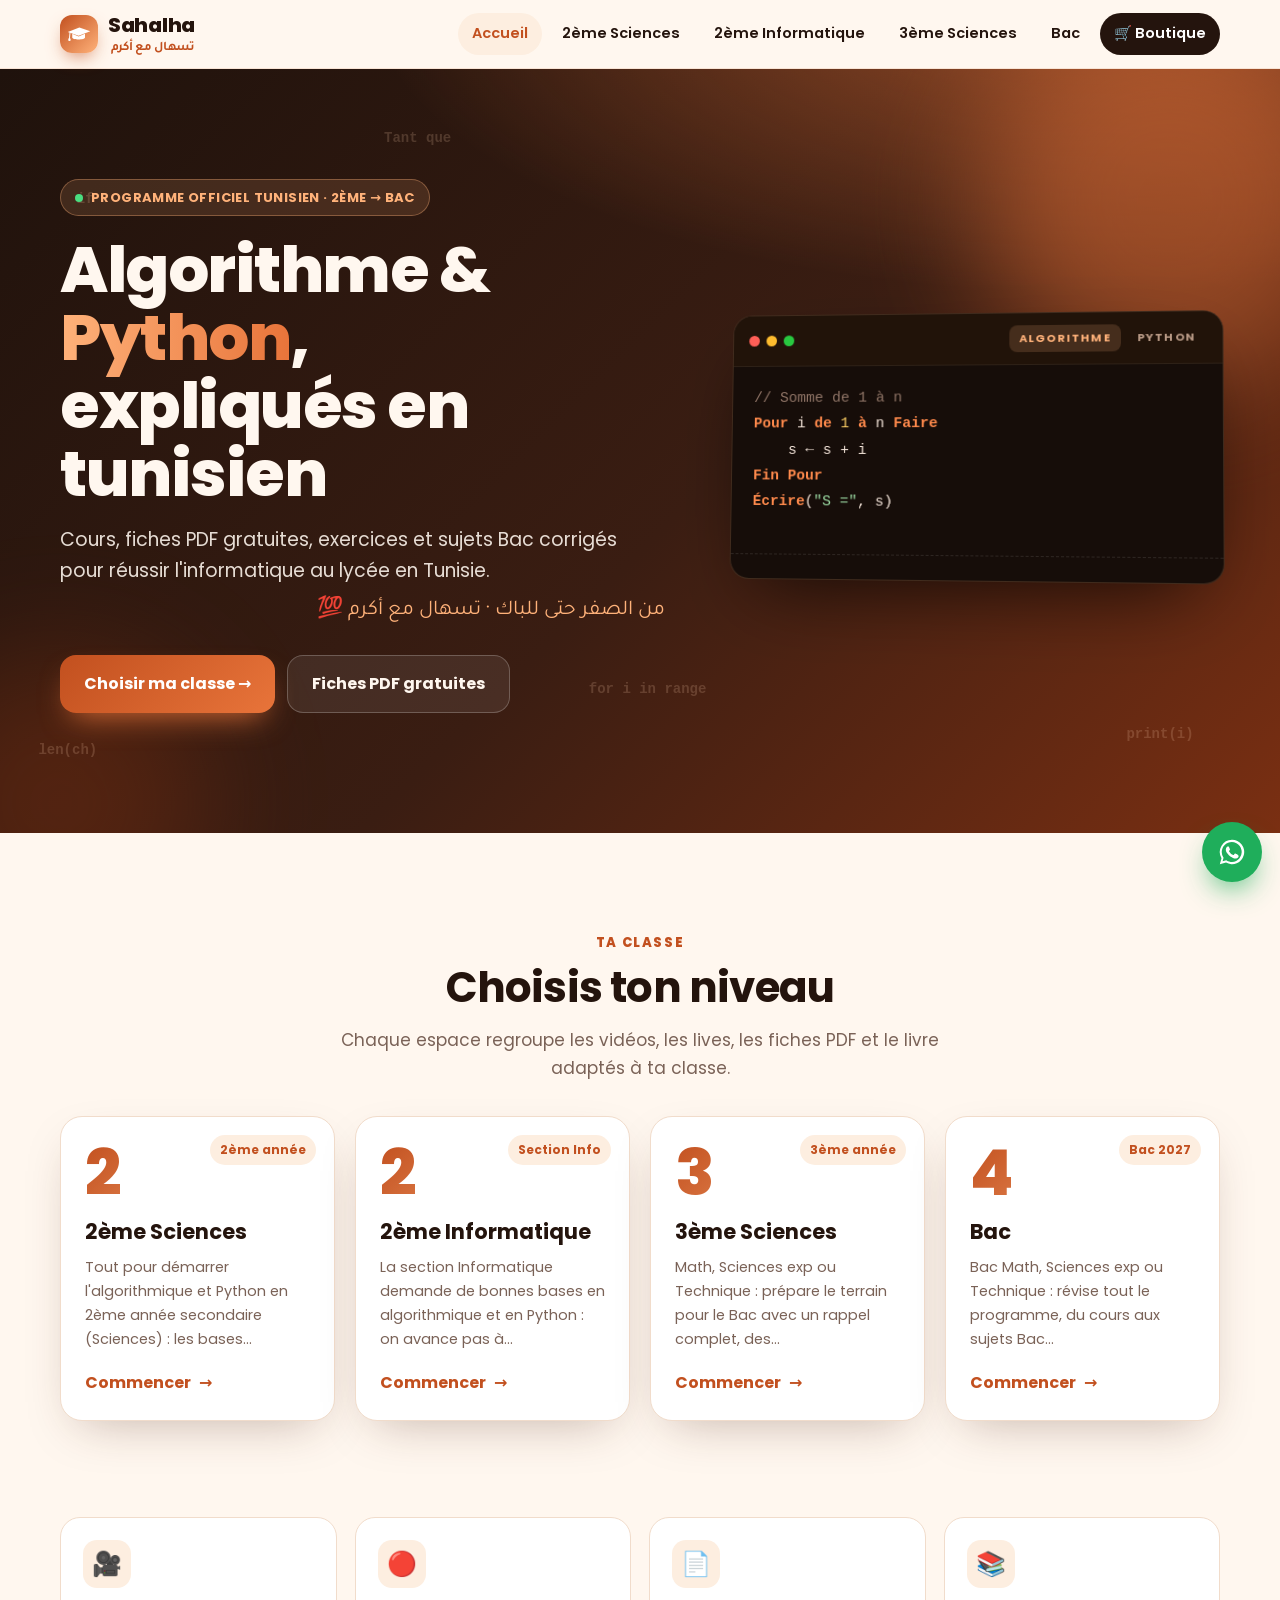
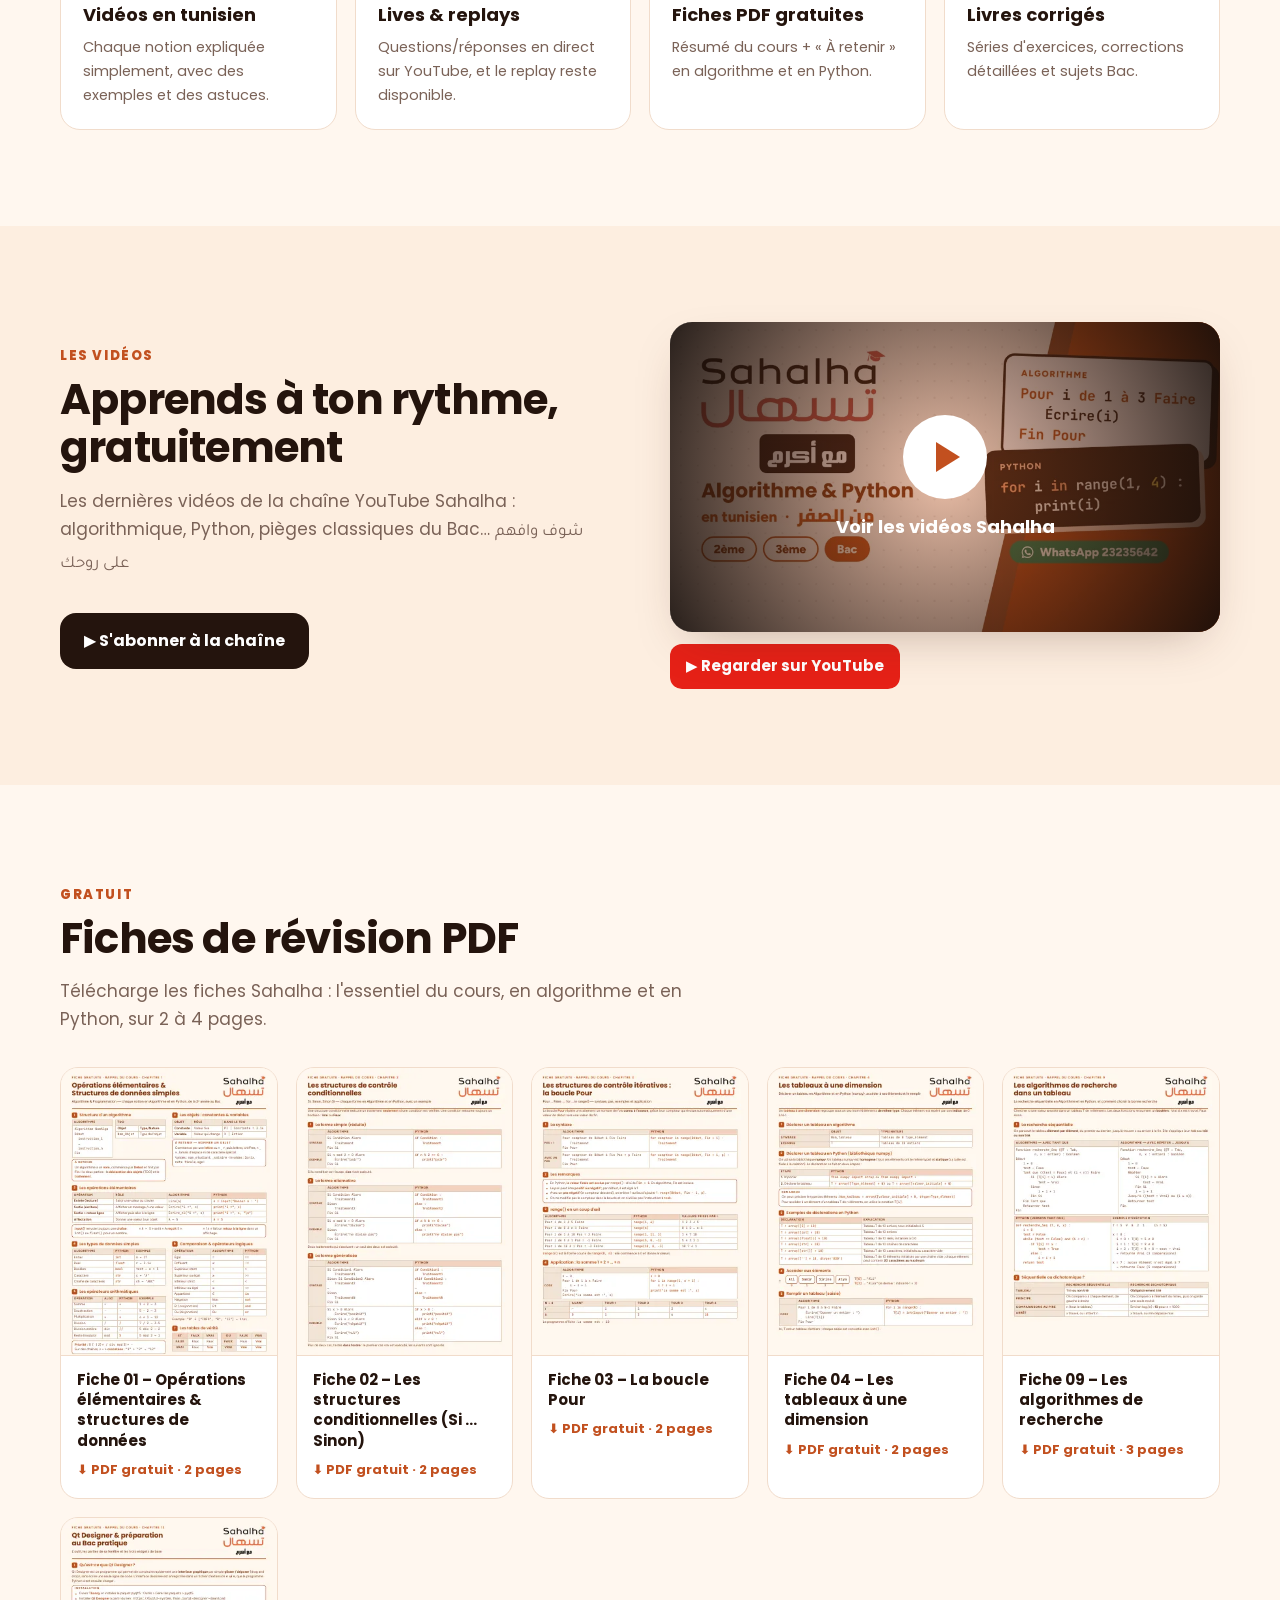
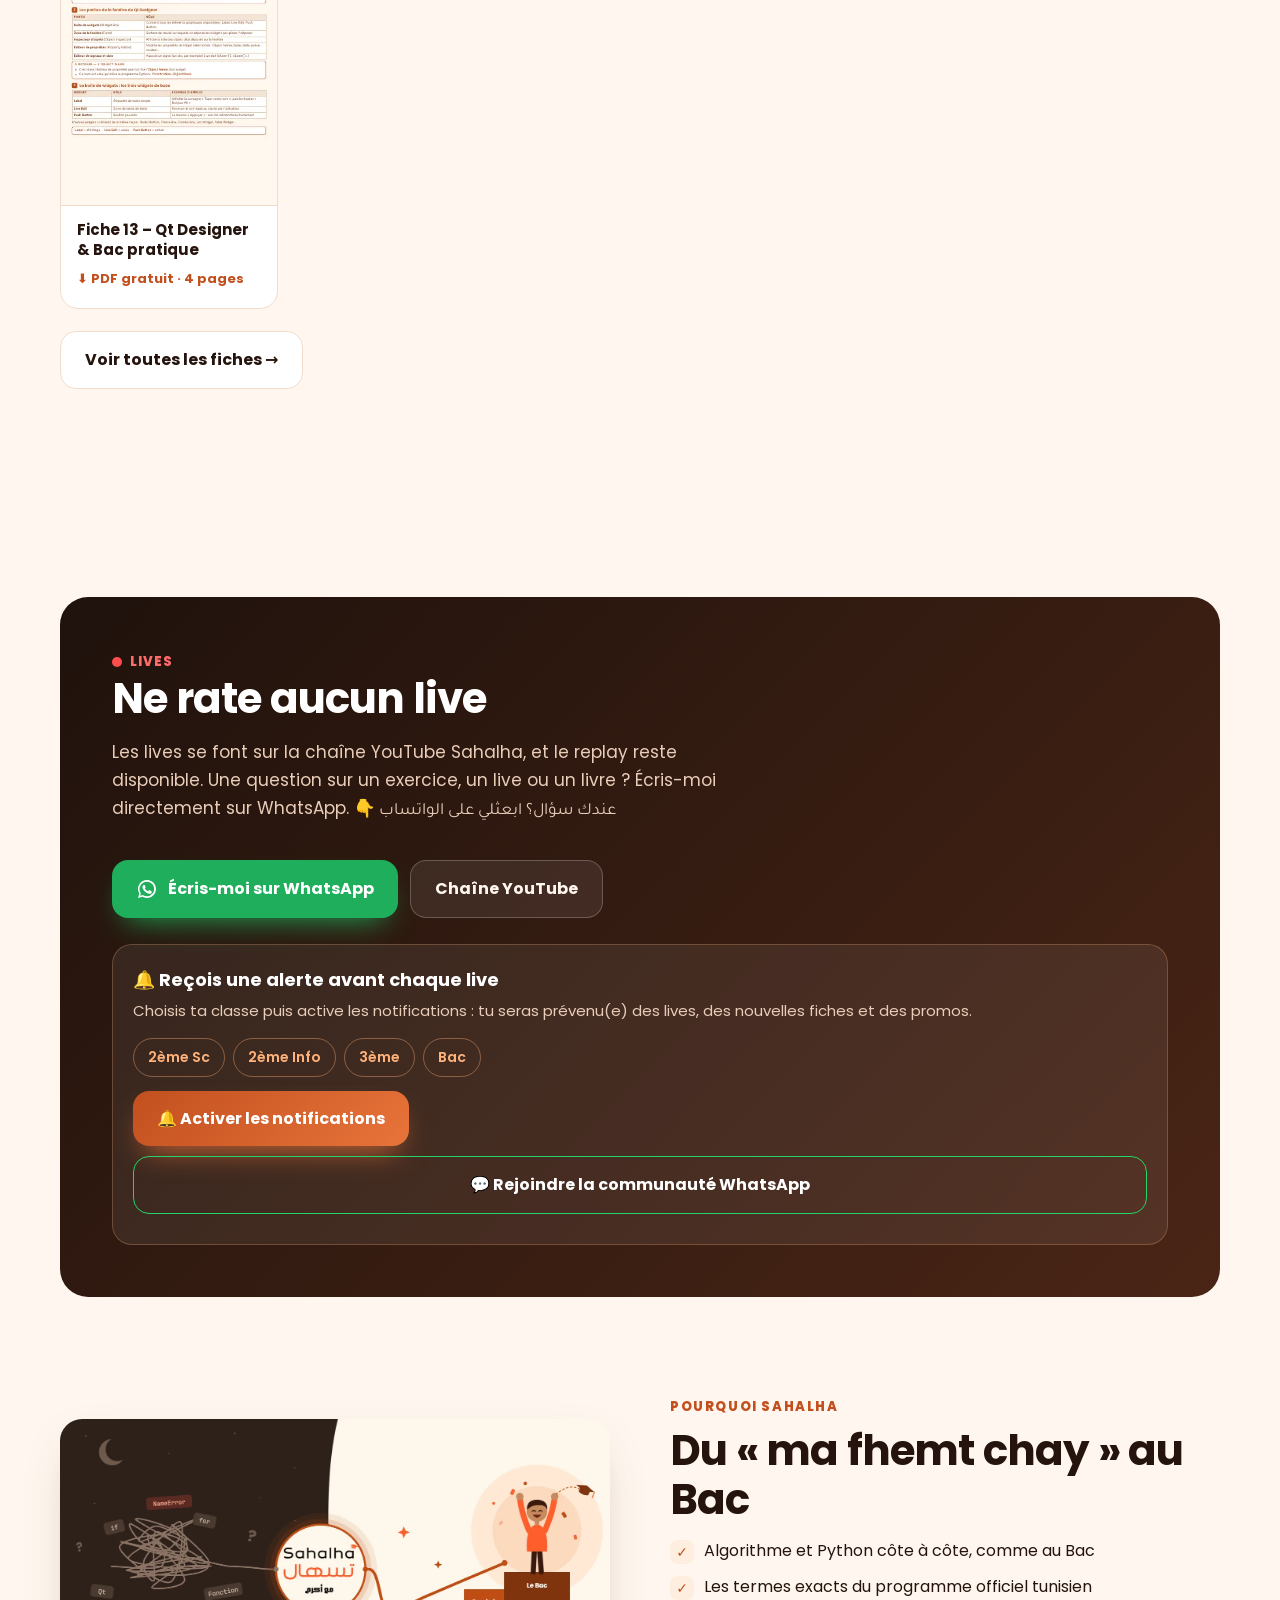
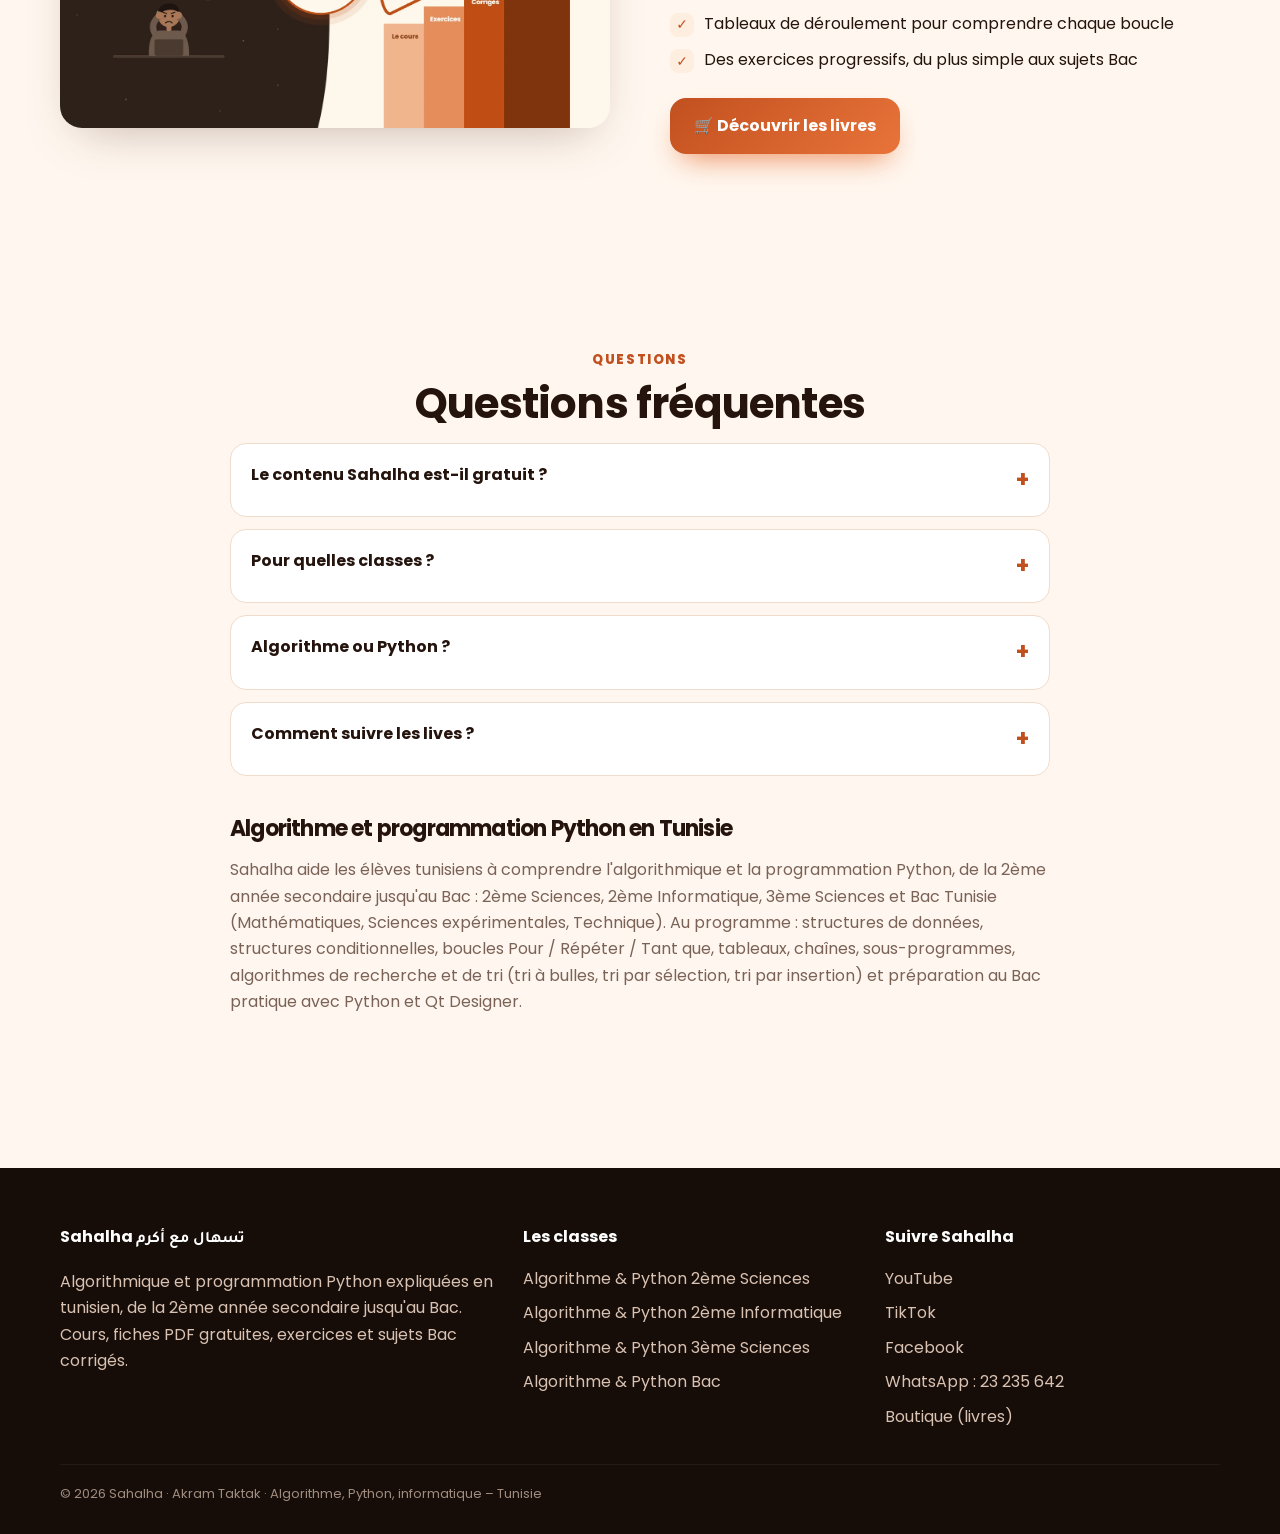
==== index.html @ ec814b3c "Site regénéré automatiquement" ====
<!DOCTYPE html>
<html lang="fr">
<head>
<meta charset="utf-8">
<meta name="viewport" content="width=device-width, initial-scale=1, viewport-fit=cover">
<title>Sahalha – Algorithme &amp; Programmation Python | Bac Tunisie, 2ème et 3ème</title>
<meta name="description" content="Algorithmique et programmation Python expliquées en tunisien, de la 2ème année secondaire au Bac Tunisie : vidéos, lives, fiches PDF gratuites, exercices et sujets Bac corrigés. تسهال مع أكرم">
<meta name="keywords" content="algorithme, python, programmation, informatique tunisie, bac tunisie, bac informatique, algorithmique bac, cours python tunisie, exercices corrigés algorithme, sujets bac corrigés, 2ème sciences, 3ème sciences, tunisie">
<meta name="author" content="Akram Taktak – Sahalha">
<meta name="robots" content="index, follow, max-image-preview:large">
<link rel="canonical" href="https://akramtaktak-sahalha.github.io/">
<meta name="theme-color" content="#c2501f">
<meta property="og:type" content="website">
<meta property="og:locale" content="fr_TN">
<meta property="og:site_name" content="Sahalha – تسهال مع أكرم">
<meta property="og:title" content="Sahalha – Algorithme &amp; Programmation Python | Bac Tunisie, 2ème et 3ème">
<meta property="og:description" content="Algorithmique et programmation Python expliquées en tunisien, de la 2ème année secondaire au Bac Tunisie : vidéos, lives, fiches PDF gratuites, exercices et sujets Bac corrigés. تسهال مع أكرم">
<meta property="og:url" content="https://akramtaktak-sahalha.github.io/">
<meta property="og:image" content="https://akramtaktak-sahalha.github.io/img/og-sahalha.jpg">
<meta name="twitter:card" content="summary_large_image">
<link rel="icon" href="data:image/svg+xml,<svg xmlns='http://www.w3.org/2000/svg' viewBox='0 0 100 100'><rect width='100' height='100' rx='24' fill='%23c2501f'/><g transform='translate(14 24) scale(1.15)' fill='white'><path d='M2 15 33 3l29 10-31 12z'/><path d='M14 20v10c0 7 34 7 34 0V20l-17 7z'/><path d='M8 17.5 6.5 33' stroke='white' stroke-width='2.6'/><rect x='3.5' y='32' width='6' height='7' rx='2'/></g></svg>">
<link rel="preconnect" href="https://fonts.googleapis.com"><link rel="preconnect" href="https://fonts.gstatic.com" crossorigin>
<link href="https://fonts.googleapis.com/css2?family=Poppins:wght@400;600;700;800&family=Tajawal:wght@500;700&display=swap" rel="stylesheet">
<link rel="stylesheet" href="/assets/style.css?v=ba045135">
<link rel="manifest" href="/manifest.webmanifest">
<link rel="apple-touch-icon" href="/img/apple-touch-icon.png">
<meta name="apple-mobile-web-app-capable" content="yes">
<meta name="mobile-web-app-capable" content="yes">
<meta name="apple-mobile-web-app-title" content="Sahalha">
<meta name="apple-mobile-web-app-status-bar-style" content="default">
<script type="application/ld+json">{"@context": "https://schema.org", "@graph": [{"@type": "EducationalOrganization", "name": "Sahalha – تسهال مع أكرم", "url": "https://akramtaktak-sahalha.github.io/", "logo": "https://akramtaktak-sahalha.github.io/img/og-sahalha.jpg", "description": "Cours d'algorithmique et de programmation Python pour les élèves tunisiens, de la 2ème année secondaire au Bac.", "areaServed": "TN", "founder": {"@type": "Person", "name": "Akram Taktak"}, "sameAs": ["https://www.youtube.com/@Sahalha_Teshel", "https://www.tiktok.com/@sahalha.teshal.akram", "https://www.facebook.com/sahalha.teshal.akram"]}, {"@type": "WebSite", "name": "Sahalha", "url": "https://akramtaktak-sahalha.github.io/", "inLanguage": "fr-TN"}, {"@type": "FAQPage", "mainEntity": [{"@type": "Question", "name": "Le contenu Sahalha est-il gratuit ?", "acceptedAnswer": {"@type": "Answer", "text": "Oui : les vidéos, les lives et les fiches de révision PDF sont gratuits. Seuls les livres (PDF ou imprimés) sont payants, sur la boutique Sahalha."}}, {"@type": "Question", "name": "Pour quelles classes ?", "acceptedAnswer": {"@type": "Answer", "text": "2ème Sciences, 2ème Informatique, 3ème Sciences et Bac (Math, Sciences expérimentales, Technique), selon le programme officiel tunisien d'Algorithmique et Programmation."}}, {"@type": "Question", "name": "Algorithme ou Python ?", "acceptedAnswer": {"@type": "Answer", "text": "Les deux : chaque notion est expliquée en algorithme puis traduite en Python, côte à côte, comme demandé au Bac."}}, {"@type": "Question", "name": "Comment suivre les lives ?", "acceptedAnswer": {"@type": "Answer", "text": "Les lives se font sur YouTube : abonne-toi à la chaîne et active la cloche 🔔. Pour toute question, écris-moi directement sur WhatsApp (23 235 642)."}}]}]}</script>
<script>!function(f,b,e,v,n,t,s){if(f.fbq)return;n=f.fbq=function(){n.callMethod?n.callMethod.apply(n,arguments):n.queue.push(arguments)};if(!f._fbq)f._fbq=n;n.push=n;n.loaded=!0;n.version='2.0';n.queue=[];t=b.createElement(e);t.async=!0;t.src=v;s=b.getElementsByTagName(e)[0];s.parentNode.insertBefore(t,s)}(window,document,'script','https://connect.facebook.net/en_US/fbevents.js');fbq('init','1085747067843707');fbq('track','PageView');</script><script>!function(w,d,t){w.TiktokAnalyticsObject=t;var ttq=w[t]=w[t]||[];ttq.methods=["page","track","identify","instances","debug","on","off","once","ready","alias","group","enableCookie","disableCookie"];ttq.setAndDefer=function(t,e){t[e]=function(){t.push([e].concat(Array.prototype.slice.call(arguments,0)))}};for(var i=0;i<ttq.methods.length;i++)ttq.setAndDefer(ttq,ttq.methods[i]);ttq.instance=function(t){for(var e=ttq._i[t]||[],n=0;n<ttq.methods.length;n++)ttq.setAndDefer(e,ttq.methods[n]);return e};ttq.load=function(e,n){var i="https://analytics.tiktok.com/i18n/pixel/events.js";ttq._i=ttq._i||{};ttq._i[e]=[];ttq._i[e]._u=i;ttq._t=ttq._t||{};ttq._t[e]=+new Date;ttq._o=ttq._o||{};ttq._o[e]=n||{};var o=d.createElement("script");o.type="text/javascript";o.async=!0;o.src=i+"?sdkid="+e+"&lib="+t;var a=d.getElementsByTagName("script")[0];a.parentNode.insertBefore(o,a)};ttq.load('DBQRJAJC77UFHI4PL7N0');ttq.page();}(window,document,'ttq');</script>
<script src="https://cdn.onesignal.com/sdks/web/v16/OneSignalSDK.page.js" defer></script>
<script>window.OneSignalDeferred=window.OneSignalDeferred||[];OneSignalDeferred.push(async function(OneSignal){await OneSignal.init({appId:"786ddca5-4470-4993-8717-a3594fc52366",safari_web_id:"web.onesignal.auto.5ecc7e9f-2540-4c26-bcd6-80ea5ac40604",serviceWorkerPath:"sw.js",serviceWorkerParam:{scope:"/"}});window.__os=OneSignal;document.dispatchEvent(new Event("os-ready"));});</script>
</head>
<body>
<a class="skip" href="#main">Aller au contenu</a><header class="nav"><div class="wrap">
<a class="brand" href="/" aria-label="Sahalha – accueil"><span class="logo"><svg viewBox="0 0 64 44" width="24" height="17" aria-hidden="true" fill="#fff"><path d="M2 15 33 3l29 10-31 12z"/><path d="M14 20v10c0 7 34 7 34 0V20l-17 7z"/><path d="M8 17.5 6.5 33" stroke="#fff" stroke-width="2.6" stroke-linecap="round"/><rect x="3.5" y="32" width="6" height="7" rx="2"/></svg></span><span>Sahalha<small class="ar">تسهال مع أكرم</small></span></a>
<nav class="links" aria-label="Menu"><a href="/" aria-current=page>Accueil</a><a href="/algorithme-python-2eme-sciences/">2ème Sciences</a><a href="/algorithme-python-2eme-informatique/">2ème Informatique</a><a href="/algorithme-python-3eme-sciences/">3ème Sciences</a><a href="/bac-algorithme-python-tunisie/">Bac</a><a class="install" href="#" hidden>📲 Installer l'app</a><a class="cta" href="https://sahalha-teshel.converty.shop" target="_blank" rel="noopener">🛒 Boutique</a></nav>
<button class="burger" aria-label="Ouvrir le menu" aria-expanded="false"><span></span></button>
</div></header>
<main id="main">
<section class="hero"><div class="hero-blob b1"></div><div class="hero-blob b2"></div>
<span class="tok" style="left:6%;top:16%">if</span><span class="tok" style="left:46%;top:80%;animation-delay:-3s">for i in range</span><span class="tok" style="left:30%;top:8%;animation-delay:-6s">Tant que</span><span class="tok" style="left:88%;top:86%;animation-delay:-2s">print(i)</span><span class="tok" style="left:3%;top:88%;animation-delay:-7s">len(ch)</span>
<div class="wrap">
<div class="reveal in">
<span class="pill"><i></i> Programme officiel tunisien · 2ème → Bac</span>
<h1>Algorithme &amp; <em>Python</em>,<br>expliqués en tunisien</h1>
<p class="lead">Cours, fiches PDF gratuites, exercices et sujets Bac corrigés pour réussir l'informatique au lycée en Tunisie.</p>
<span class="ar">من الصفر حتى للباك · تسهال مع أكرم 💯</span>
<div class="btns"><a class="btn btn-main" href="#classes">Choisir ma classe →</a><a class="btn btn-ghost" href="#fiches">Fiches PDF gratuites</a></div>
</div>
<div class="reveal in d2"><div class="code" aria-hidden="true"><div class="bar"><span></span><span></span><span></span><div class="tabs"><b class="on">ALGORITHME</b><b>PYTHON</b></div></div><pre id="code"></pre><div class="out" id="out"></div></div></div>
</div></section>

<section id="classes"><div class="wrap">
<div class="center reveal"><span class="eyebrow">Ta classe</span><h2>Choisis ton niveau</h2><p class="sub">Chaque espace regroupe les vidéos, les lives, les fiches PDF et le livre adaptés à ta classe.</p></div>
<div class="classes"><a class="cls reveal d0" href="/algorithme-python-2eme-sciences/"><span class="tag">2ème année</span><span class="num">2</span><h3>2ème Sciences</h3><p>Tout pour démarrer l&#x27;algorithmique et Python en 2ème année secondaire (Sciences) : les bases…</p><span class="go">Commencer <span>→</span></span></a><a class="cls reveal d1" href="/algorithme-python-2eme-informatique/"><span class="tag">Section Info</span><span class="num">2</span><h3>2ème Informatique</h3><p>La section Informatique demande de bonnes bases en algorithmique et en Python : on avance pas à…</p><span class="go">Commencer <span>→</span></span></a><a class="cls reveal d2" href="/algorithme-python-3eme-sciences/"><span class="tag">3ème année</span><span class="num">3</span><h3>3ème Sciences</h3><p>Math, Sciences exp ou Technique : prépare le terrain pour le Bac avec un rappel complet, des…</p><span class="go">Commencer <span>→</span></span></a><a class="cls reveal d3" href="/bac-algorithme-python-tunisie/"><span class="tag">Bac 2027</span><span class="num">4</span><h3>Bac</h3><p>Bac Math, Sciences exp ou Technique : révise tout le programme, du cours aux sujets Bac…</p><span class="go">Commencer <span>→</span></span></a></div>
</div></section>

<section style="padding-top:0"><div class="wrap"><div class="feats">
<div class="feat reveal"><div class="ic">🎥</div><h3>Vidéos en tunisien</h3><p>Chaque notion expliquée simplement, avec des exemples et des astuces.</p></div>
<div class="feat reveal d1"><div class="ic">🔴</div><h3>Lives & replays</h3><p>Questions/réponses en direct sur YouTube, et le replay reste disponible.</p></div>
<div class="feat reveal d2"><div class="ic">📄</div><h3>Fiches PDF gratuites</h3><p>Résumé du cours + « À retenir » en algorithme et en Python.</p></div>
<div class="feat reveal d3"><div class="ic">📚</div><h3>Livres corrigés</h3><p>Séries d'exercices, corrections détaillées et sujets Bac.</p></div>
</div></div></section>

<section style="background:var(--cream2)"><div class="wrap split">
<div class="reveal"><span class="eyebrow">Les vidéos</span><h2>Apprends à ton rythme, gratuitement</h2><p class="sub">Les dernières vidéos de la chaîne YouTube Sahalha : algorithmique, Python, pièges classiques du Bac… <span class="ar">شوف وافهم على روحك</span></p><a class="btn btn-dark" href="https://www.youtube.com/@Sahalha_Teshel" target="_blank" rel="noopener">▶ S'abonner à la chaîne</a></div>
<div class="video-wrap reveal"><div class="video"><button data-list="UUbSJk9ZAAfwo3VrJnnkOuQg" aria-label="Lancer les vidéos Sahalha"><div><div class="play"></div>Voir les vidéos Sahalha</div></button></div><a class="yt-out" href="https://www.youtube.com/@Sahalha_Teshel/videos" target="_blank" rel="noopener">▶ Regarder sur YouTube</a><p class="inapp-tip" hidden>📱 Tu es dans TikTok / Instagram / Facebook : appuie sur <b>⋯</b> en haut puis <b>« Ouvrir dans le navigateur »</b> pour voir les vidéos ici, ou clique sur « Regarder sur YouTube ».</p></div>
</div></section>

<section id="fiches"><div class="wrap">
<div class="reveal"><span class="eyebrow">Gratuit</span><h2>Fiches de révision PDF</h2><p class="sub">Télécharge les fiches Sahalha : l'essentiel du cours, en algorithme et en Python, sur 2 à 4 pages.</p></div>
<div class="fiches"><a class="fiche reveal d0" href="/pdf/fiche-01-operations-elementaires-structures-de-donnees.pdf" target="_blank" rel="noopener" download><div class="th"><img src="/img/fiches/fiche-01-operations-elementaires-structures-de-donnees.webp" alt="Fiche 01 – Opérations élémentaires &amp; structures de données – PDF gratuit Sahalha" loading="lazy" width="331" height="468"></div><div class="meta"><b>Fiche 01 – Opérations élémentaires &amp; structures de données</b><span>⬇ PDF gratuit · 2 pages</span></div></a><a class="fiche reveal d1" href="/pdf/fiche-02-structures-conditionnelles-si-sinon.pdf" target="_blank" rel="noopener" download><div class="th"><img src="/img/fiches/fiche-02-structures-conditionnelles-si-sinon.webp" alt="Fiche 02 – Les structures conditionnelles (Si … Sinon) – PDF gratuit Sahalha" loading="lazy" width="331" height="468"></div><div class="meta"><b>Fiche 02 – Les structures conditionnelles (Si … Sinon)</b><span>⬇ PDF gratuit · 2 pages</span></div></a><a class="fiche reveal d2" href="/pdf/fiche-03-boucle-pour.pdf" target="_blank" rel="noopener" download><div class="th"><img src="/img/fiches/fiche-03-boucle-pour.webp" alt="Fiche 03 – La boucle Pour – PDF gratuit Sahalha" loading="lazy" width="331" height="468"></div><div class="meta"><b>Fiche 03 – La boucle Pour</b><span>⬇ PDF gratuit · 2 pages</span></div></a><a class="fiche reveal d3" href="/pdf/fiche-04-tableaux.pdf" target="_blank" rel="noopener" download><div class="th"><img src="/img/fiches/fiche-04-tableaux.webp" alt="Fiche 04 – Les tableaux à une dimension – PDF gratuit Sahalha" loading="lazy" width="331" height="468"></div><div class="meta"><b>Fiche 04 – Les tableaux à une dimension</b><span>⬇ PDF gratuit · 2 pages</span></div></a><a class="fiche reveal d0" href="/pdf/fiche-09-algorithmes-de-recherche.pdf" target="_blank" rel="noopener" download><div class="th"><img src="/img/fiches/fiche-09-algorithmes-de-recherche.webp" alt="Fiche 09 – Les algorithmes de recherche – PDF gratuit Sahalha" loading="lazy" width="331" height="468"></div><div class="meta"><b>Fiche 09 – Les algorithmes de recherche</b><span>⬇ PDF gratuit · 3 pages</span></div></a><a class="fiche reveal d1" href="/pdf/fiche-13-qt-designer-bac-pratique.pdf" target="_blank" rel="noopener" download><div class="th"><img src="/img/fiches/fiche-13-qt-designer-bac-pratique.webp" alt="Fiche 13 – Qt Designer &amp; Bac pratique – PDF gratuit Sahalha" loading="lazy" width="331" height="468"></div><div class="meta"><b>Fiche 13 – Qt Designer &amp; Bac pratique</b><span>⬇ PDF gratuit · 4 pages</span></div></a></div>
<p style="margin-top:22px"><a class="btn btn-light" href="/bac-algorithme-python-tunisie/#fiches">Voir toutes les fiches →</a></p>
</div></section>

<section><div class="wrap"><div class="live reveal">
<span class="dot"><i></i> Lives</span><h2>Ne rate aucun live</h2><p class="sub">Les lives se font sur la chaîne YouTube Sahalha, et le replay reste disponible. Une question sur un exercice, un live ou un livre ? Écris-moi directement sur WhatsApp. <span class="ar">عندك سؤال؟ ابعثلي على الواتساب 👇</span></p>
<div class="btns"><a class="btn btn-wa" href="https://wa.me/21623235642" target="_blank" rel="noopener"><svg width=22 height=22 style="fill:#fff" viewBox="0 0 32 32" aria-hidden="true"><path d="M16 3a13 13 0 0 0-11.2 19.6L3 29l6.6-1.7A13 13 0 1 0 16 3zm0 23.6c-2 0-4-.6-5.7-1.6l-.4-.2-3.9 1 1-3.8-.3-.4A10.6 10.6 0 1 1 16 26.6zm5.8-7.9c-.3-.2-1.9-.9-2.2-1-.3-.1-.5-.2-.7.2-.2.3-.8 1-1 1.2-.2.2-.4.2-.7.1a8.7 8.7 0 0 1-4.3-3.8c-.3-.6.3-.5.9-1.7.1-.2 0-.4 0-.6l-1-2.4c-.3-.6-.5-.5-.7-.5h-.6c-.2 0-.6.1-.9.4-.3.3-1.2 1.2-1.2 2.9s1.2 3.3 1.4 3.6c.2.2 2.4 3.6 5.8 5 2.1.9 3 1 4 .8.7-.1 1.9-.8 2.2-1.5.3-.8.3-1.4.2-1.5-.1-.2-.3-.2-.6-.4z"/></svg> Écris-moi sur WhatsApp</a><a class="btn btn-ghost" href="https://www.youtube.com/@Sahalha_Teshel" target="_blank" rel="noopener">Chaîne YouTube</a></div>
<div class="notif" data-cls=""><b>🔔 Reçois une alerte avant chaque live</b><p>Choisis ta classe puis active les notifications : tu seras prévenu(e) des lives, des nouvelles fiches et des promos.</p>
<div class="chips"><button type="button" data-v="2sc">2ème Sc</button><button type="button" data-v="2info">2ème Info</button><button type="button" data-v="3sc">3ème</button><button type="button" data-v="bac">Bac</button></div>
<button type="button" class="btn btn-main notif-go">🔔 Activer les notifications</button><a class="btn btn-wa notif-wa" href="https://chat.whatsapp.com/HFkKLOljykmEAK5NuE3Ppn" target="_blank" rel="noopener">💬 Rejoindre la communauté WhatsApp</a><small class="notif-msg"></small></div>
</div></div></section>

<section style="padding-top:0"><div class="wrap split">
<img class="banner-img reveal" src="/img/sahalha-algorithme-python-tunisie.webp" alt="Sahalha : de la confusion au Bac – cours, exercices et corrigés d'algorithme et Python en Tunisie" width="1400" height="787" loading="lazy">
<div class="reveal d1"><span class="eyebrow">Pourquoi Sahalha</span><h2>Du « ma fhemt chay » au Bac</h2><ul class="checks"><li>Algorithme et Python côte à côte, comme au Bac</li><li>Les termes exacts du programme officiel tunisien</li><li>Tableaux de déroulement pour comprendre chaque boucle</li><li>Des exercices progressifs, du plus simple aux sujets Bac</li></ul><a class="btn btn-main" href="https://sahalha-teshel.converty.shop" target="_blank" rel="noopener">🛒 Découvrir les livres</a></div>
</div></section>

<section class="faq"><div class="wrap" style="max-width:820px">
<div class="center reveal"><span class="eyebrow">Questions</span><h2>Questions fréquentes</h2></div>
<details class="reveal"><summary>Le contenu Sahalha est-il gratuit ?</summary><p>Oui : les vidéos, les lives et les fiches de révision PDF sont gratuits. Seuls les livres (PDF ou imprimés) sont payants, sur la boutique Sahalha.</p></details><details class="reveal"><summary>Pour quelles classes ?</summary><p>2ème Sciences, 2ème Informatique, 3ème Sciences et Bac (Math, Sciences expérimentales, Technique), selon le programme officiel tunisien d&#x27;Algorithmique et Programmation.</p></details><details class="reveal"><summary>Algorithme ou Python ?</summary><p>Les deux : chaque notion est expliquée en algorithme puis traduite en Python, côte à côte, comme demandé au Bac.</p></details><details class="reveal"><summary>Comment suivre les lives ?</summary><p>Les lives se font sur YouTube : abonne-toi à la chaîne et active la cloche 🔔. Pour toute question, écris-moi directement sur WhatsApp (23 235 642).</p></details>
<h2 style="font-size:22px;margin-top:40px" class="reveal">Algorithme et programmation Python en Tunisie</h2>
<p class="reveal" style="color:var(--muted)">Sahalha aide les élèves tunisiens à comprendre l'algorithmique et la programmation Python, de la 2ème année secondaire jusqu'au Bac : 2ème Sciences, 2ème Informatique, 3ème Sciences et Bac Tunisie (Mathématiques, Sciences expérimentales, Technique). Au programme : structures de données, structures conditionnelles, boucles Pour / Répéter / Tant que, tableaux, chaînes, sous-programmes, algorithmes de recherche et de tri (tri à bulles, tri par sélection, tri par insertion) et préparation au Bac pratique avec Python et Qt Designer.</p>
</div></section>
</main><footer><div class="wrap"><div class="cols">
<div><h4>Sahalha <span class="ar">تسهال مع أكرم</span></h4><p>Algorithmique et programmation Python expliquées en tunisien, de la 2ème année secondaire jusqu'au Bac. Cours, fiches PDF gratuites, exercices et sujets Bac corrigés.</p></div>
<div><h4>Les classes</h4><a href="/algorithme-python-2eme-sciences/">Algorithme & Python 2ème Sciences</a><a href="/algorithme-python-2eme-informatique/">Algorithme & Python 2ème Informatique</a><a href="/algorithme-python-3eme-sciences/">Algorithme & Python 3ème Sciences</a><a href="/bac-algorithme-python-tunisie/">Algorithme & Python Bac</a></div>
<div><h4>Suivre Sahalha</h4><a href="https://www.youtube.com/@Sahalha_Teshel" target="_blank" rel="noopener">YouTube</a><a href="https://www.tiktok.com/@sahalha.teshal.akram" target="_blank" rel="noopener">TikTok</a><a href="https://www.facebook.com/sahalha.teshal.akram" target="_blank" rel="noopener">Facebook</a><a href="https://wa.me/21623235642" target="_blank" rel="noopener">WhatsApp : 23 235 642</a><a href="https://sahalha-teshel.converty.shop" target="_blank" rel="noopener">Boutique (livres)</a></div>
</div><div class="copy">© 2026 Sahalha · Akram Taktak · Algorithme, Python, informatique – Tunisie</div></div></footer>
<div class="sheet" id="sheet" hidden><div class="sheet-in"><button class="x" aria-label="Fermer">×</button><div class="logo big"><svg viewBox="0 0 64 44" width="26" height="18" aria-hidden="true" fill="#fff"><path d="M2 15 33 3l29 10-31 12z"/><path d="M14 20v10c0 7 34 7 34 0V20l-17 7z"/><path d="M8 17.5 6.5 33" stroke="#fff" stroke-width="2.6" stroke-linecap="round"/><rect x="3.5" y="32" width="6" height="7" rx="2"/></svg></div><b>Installe l'app Sahalha</b><p id="sheet-txt"></p><button class="btn btn-main" id="sheet-go">📲 Installer</button></div></div>
<a class="fab" href="https://wa.me/21623235642" target="_blank" rel="noopener" aria-label="Écrire sur WhatsApp"><svg viewBox="0 0 32 32" aria-hidden="true"><path d="M16 3a13 13 0 0 0-11.2 19.6L3 29l6.6-1.7A13 13 0 1 0 16 3zm0 23.6c-2 0-4-.6-5.7-1.6l-.4-.2-3.9 1 1-3.8-.3-.4A10.6 10.6 0 1 1 16 26.6zm5.8-7.9c-.3-.2-1.9-.9-2.2-1-.3-.1-.5-.2-.7.2-.2.3-.8 1-1 1.2-.2.2-.4.2-.7.1a8.7 8.7 0 0 1-4.3-3.8c-.3-.6.3-.5.9-1.7.1-.2 0-.4 0-.6l-1-2.4c-.3-.6-.5-.5-.7-.5h-.6c-.2 0-.6.1-.9.4-.3.3-1.2 1.2-1.2 2.9s1.2 3.3 1.4 3.6c.2.2 2.4 3.6 5.8 5 2.1.9 3 1 4 .8.7-.1 1.9-.8 2.2-1.5.3-.8.3-1.4.2-1.5-.1-.2-.3-.2-.6-.4z"/></svg></a>
<script src="/assets/app.js?v=2816c3ae" defer></script>
</body></html>
---- assets/style.css ----
:root{
  --ink:#24140d;--ink2:#3a2016;--brown:#4a2516;--orange:#c2501f;--orange2:#e8743a;--peach:#ffb27a;
  --cream:#fff7ef;--cream2:#fdeee0;--muted:#7a6257;--card:#ffffff;--line:#f1dccb;
  --radius:22px;--shadow:0 18px 50px -20px rgba(74,37,22,.35);
  --font:'Poppins',system-ui,-apple-system,Segoe UI,Roboto,sans-serif;--ar:'Tajawal','Poppins',sans-serif;
}
*{box-sizing:border-box}
html{scroll-behavior:smooth}
body{margin:0;font-family:var(--font);color:var(--ink);background:var(--cream);line-height:1.65;-webkit-font-smoothing:antialiased;overflow-x:hidden}
img{max-width:100%;height:auto;display:block}
a{color:inherit}
.ar{font-family:var(--ar);direction:rtl;unicode-bidi:isolate}
.wrap{width:min(1160px,92vw);margin:0 auto}
.skip{position:absolute;left:-999px}.skip:focus{left:12px;top:12px;z-index:99;background:#fff;padding:8px 12px;border-radius:8px}

/* NAV */
.nav{position:sticky;top:0;z-index:50;backdrop-filter:saturate(1.4) blur(14px);-webkit-backdrop-filter:saturate(1.4) blur(14px);background:rgba(255,247,239,.82);border-bottom:1px solid rgba(194,80,31,.12)}
.nav .wrap{display:flex;align-items:center;justify-content:space-between;height:68px;gap:16px}
.brand{display:flex;align-items:center;gap:10px;text-decoration:none;font-weight:800;font-size:20px;letter-spacing:-.3px}
.brand .logo{width:38px;height:38px;border-radius:12px;display:grid;place-items:center;background:linear-gradient(135deg,var(--orange),var(--peach));color:#fff;font-size:20px;box-shadow:0 8px 20px -8px var(--orange)}
.brand small{display:block;font-family:var(--ar);font-weight:700;font-size:13px;color:var(--orange);margin-top:-4px}
.links{display:flex;gap:6px;align-items:center}
.links a{text-decoration:none;font-weight:600;font-size:14.5px;padding:9px 14px;border-radius:999px;transition:.25s}
.links a:hover,.links a[aria-current=page]{background:var(--cream2);color:var(--orange)}
.links .cta{background:var(--ink);color:#fff}.links .cta:hover{background:var(--orange);color:#fff}
.burger{display:none;width:44px;height:44px;border:0;border-radius:12px;background:var(--cream2);cursor:pointer;position:relative}
.burger span,.burger span:before,.burger span:after{position:absolute;left:12px;width:20px;height:2px;background:var(--ink);border-radius:2px;transition:.3s;content:""}
.burger span{top:21px}.burger span:before{top:-6px;left:0}.burger span:after{top:6px;left:0}
.nav.open .burger span{background:transparent}.nav.open .burger span:before{top:0;transform:rotate(45deg)}.nav.open .burger span:after{top:0;transform:rotate(-45deg)}
@media(max-width:900px){
  .burger{display:block}
  .links{position:fixed;inset:68px 0 auto 0;flex-direction:column;align-items:stretch;background:var(--cream);padding:14px 4vw 22px;gap:4px;border-bottom:1px solid var(--line);transform:translateY(-12px);opacity:0;pointer-events:none;transition:.3s}
  .nav.open .links{transform:none;opacity:1;pointer-events:auto}
  .links a{padding:14px 16px;font-size:16px}
}

/* HERO */
.hero{position:relative;overflow:hidden;background:radial-gradient(1200px 500px at 85% -10%,rgba(232,116,58,.55),transparent 60%),linear-gradient(135deg,#1f120c 0%,#3a1d12 55%,#7a2f12 100%);color:var(--cream);padding:clamp(56px,9vw,110px) 0 clamp(70px,10vw,120px)}
.hero .wrap{display:grid;grid-template-columns:1.1fr .9fr;gap:clamp(28px,5vw,60px);align-items:center;position:relative;z-index:2}
.hero h1{font-size:clamp(34px,5.6vw,64px);line-height:1.06;margin:0 0 16px;font-weight:800;letter-spacing:-1.5px}
.hero h1 em{font-style:normal;background:linear-gradient(90deg,var(--peach),var(--orange2));-webkit-background-clip:text;background-clip:text;color:transparent}
.hero p.lead{font-size:clamp(16px,1.6vw,19px);opacity:.88;max-width:560px;margin:0 0 8px}
.hero .ar{font-size:clamp(17px,1.8vw,21px);color:var(--peach);margin:6px 0 26px;display:block;text-align:start}
.pill{display:inline-flex;align-items:center;gap:8px;font-size:13px;font-weight:700;letter-spacing:.4px;text-transform:uppercase;background:rgba(255,178,122,.14);color:var(--peach);border:1px solid rgba(255,178,122,.35);padding:7px 14px;border-radius:999px;margin-bottom:20px}
.pill i{width:8px;height:8px;border-radius:50%;background:#4ade80;box-shadow:0 0 0 0 rgba(74,222,128,.7);animation:ping 1.8s infinite}
@keyframes ping{70%{box-shadow:0 0 0 10px rgba(74,222,128,0)}100%{box-shadow:0 0 0 0 rgba(74,222,128,0)}}
.btns{display:flex;flex-wrap:wrap;gap:12px}
.btn{border:0;font-family:var(--font);cursor:pointer;display:inline-flex;align-items:center;gap:10px;text-decoration:none;font-weight:700;font-size:16px;padding:15px 24px;border-radius:16px;transition:transform .25s,box-shadow .25s,background .25s;will-change:transform}
.btn:hover{transform:translateY(-3px)}
.btn-main{background:linear-gradient(135deg,var(--orange),var(--orange2));color:#fff;box-shadow:0 14px 30px -12px rgba(232,116,58,.9)}
.btn-ghost{background:rgba(255,255,255,.08);color:var(--cream);border:1px solid rgba(255,255,255,.22)}
.btn-ghost:hover{background:rgba(255,255,255,.16)}
.btn-wa{background:#1fae5b;color:#fff;box-shadow:0 14px 30px -14px #1fae5b}
.btn-dark{background:var(--ink);color:#fff}
.btn-light{background:#fff;color:var(--ink);border:1px solid var(--line)}
.hero-blob{position:absolute;border-radius:50%;filter:blur(60px);opacity:.45;animation:drift 14s ease-in-out infinite alternate}
.hero-blob.b1{width:380px;height:380px;background:#e8743a;right:-80px;top:-60px}
.hero-blob.b2{width:300px;height:300px;background:#7a2f12;left:-90px;bottom:-120px;animation-delay:-5s}
@keyframes drift{to{transform:translate(-40px,30px) scale(1.12)}}
.tok{position:absolute;font:600 14px ui-monospace,Menlo,Consolas,monospace;color:#ffd2b0;opacity:.18;animation:float 10s ease-in-out infinite;pointer-events:none;z-index:1}
@keyframes float{50%{transform:translateY(-22px) rotate(4deg)}}

/* code card */
.code{background:#160d09;border:1px solid rgba(255,178,122,.18);border-radius:20px;box-shadow:0 30px 80px -30px rgba(0,0,0,.8);overflow:hidden;transform:perspective(1200px) rotateY(-6deg) rotateX(3deg);transition:transform .6s}
.code:hover{transform:none}
.code .bar{display:flex;align-items:center;gap:7px;padding:12px 16px;background:#211309;border-bottom:1px solid rgba(255,255,255,.06)}
.code .bar span{width:11px;height:11px;border-radius:50%;background:#ff5f57}.code .bar span:nth-child(2){background:#febc2e}.code .bar span:nth-child(3){background:#28c840}
.code .tabs{margin-left:auto;display:flex;gap:6px}
.code .tabs b{font:700 11px var(--font);letter-spacing:1.2px;padding:5px 10px;border-radius:8px;color:#b99a86;transition:.3s}
.code .tabs b.on{background:rgba(255,178,122,.16);color:var(--peach)}
.code pre{margin:0;padding:20px 22px 26px;font:15px/1.75 ui-monospace,Menlo,Consolas,monospace;color:#f6e7dc;min-height:190px;white-space:pre-wrap}
.k{color:#ff8a4c;font-weight:700}.s{color:#9fe0a7}.n{color:#ffd166}.c{color:#8f7466}
.cur{display:inline-block;width:9px;height:18px;vertical-align:-3px;background:var(--peach);animation:blink 1s steps(1) infinite}
@keyframes blink{50%{opacity:0}}
.code .out{border-top:1px dashed rgba(255,255,255,.1);padding:12px 22px;font:13px ui-monospace,monospace;color:#b99a86}
.code .out b{color:#9fe0a7}

/* SECTIONS */
section{padding:clamp(56px,8vw,96px) 0}
.eyebrow{display:inline-block;font-weight:800;font-size:13px;letter-spacing:1.6px;text-transform:uppercase;color:var(--orange);margin-bottom:10px}
h2{font-size:clamp(28px,3.6vw,42px);line-height:1.15;margin:0 0 14px;letter-spacing:-.8px}
.sub{color:var(--muted);font-size:17px;max-width:640px;margin:0 0 34px}
.center{text-align:center}.center .sub{margin-left:auto;margin-right:auto}

/* class cards */
.classes{display:grid;grid-template-columns:repeat(4,1fr);gap:20px}
@media(max-width:1000px){.classes{grid-template-columns:repeat(2,1fr)}}
@media(max-width:560px){.classes{grid-template-columns:1fr}}
.cls{position:relative;display:flex;flex-direction:column;text-decoration:none;background:var(--card);border-radius:var(--radius);padding:24px;border:1px solid var(--line);box-shadow:var(--shadow);transition:transform .35s cubic-bezier(.2,.8,.2,1),box-shadow .35s;overflow:hidden}
.cls:hover{transform:translateY(-8px);box-shadow:0 30px 60px -24px rgba(194,80,31,.55)}
.cls .num{font-size:64px;font-weight:800;line-height:1;background:linear-gradient(135deg,var(--orange),var(--peach));-webkit-background-clip:text;background-clip:text;color:transparent}
.cls h3{margin:10px 0 6px;font-size:21px}
.cls p{margin:0 0 18px;color:var(--muted);font-size:14.5px}
.cls .go{margin-top:auto;display:inline-flex;align-items:center;gap:8px;font-weight:700;color:var(--orange)}
.cls .go span{transition:transform .3s}.cls:hover .go span{transform:translateX(6px)}
.cls .tag{position:absolute;top:18px;right:18px;font-size:12px;font-weight:700;background:var(--cream2);color:var(--orange);padding:5px 10px;border-radius:999px}

/* features */
.feats{display:grid;grid-template-columns:repeat(4,1fr);gap:18px}
@media(max-width:1000px){.feats{grid-template-columns:repeat(2,1fr)}}
@media(max-width:520px){.feats{grid-template-columns:1fr}}
.feat{background:var(--card);border:1px solid var(--line);border-radius:20px;padding:22px}
.feat .ic{width:48px;height:48px;border-radius:14px;display:grid;place-items:center;font-size:24px;background:var(--cream2);margin-bottom:12px}
.feat h3{margin:0 0 6px;font-size:18px}.feat p{margin:0;color:var(--muted);font-size:14.5px}

/* split */
.split{display:grid;grid-template-columns:1fr 1fr;gap:clamp(26px,5vw,60px);align-items:center}
@media(max-width:860px){.split{grid-template-columns:1fr}}
.banner-img{border-radius:var(--radius);box-shadow:var(--shadow)}

/* video */
.video{position:relative;aspect-ratio:16/9;border-radius:var(--radius);overflow:hidden;box-shadow:var(--shadow);background:#160d09}
.video iframe{position:absolute;inset:0;width:100%;height:100%;border:0}
.video button{position:absolute;inset:0;width:100%;border:0;cursor:pointer;background:radial-gradient(circle at 50% 50%,rgba(194,80,31,.35),rgba(22,13,9,.92)),url(../img/sahalha-cover.webp) center/cover;color:#fff;font:700 18px var(--font);display:grid;place-items:center}
.video button .play{width:84px;height:84px;border-radius:50%;background:#fff;display:grid;place-items:center;box-shadow:0 0 0 0 rgba(255,255,255,.5);animation:pulse 2s infinite;margin:0 auto 14px}
.video button .play:after{content:"";border-left:24px solid var(--orange);border-top:15px solid transparent;border-bottom:15px solid transparent;margin-left:6px}
@keyframes pulse{70%{box-shadow:0 0 0 22px rgba(255,255,255,0)}100%{box-shadow:0 0 0 0 rgba(255,255,255,0)}}

/* live */
.live{background:linear-gradient(135deg,#1f120c,#4a2516);color:var(--cream);border-radius:28px;padding:clamp(28px,5vw,52px);position:relative;overflow:hidden}
.live h2{color:#fff}.live .sub{color:#e9cdb9}
.live .dot{display:inline-flex;align-items:center;gap:8px;font-weight:800;color:#ff6b6b;letter-spacing:1px;font-size:13px;text-transform:uppercase}
.live .dot i{width:10px;height:10px;border-radius:50%;background:#ff4d4d;animation:ping2 1.4s infinite}
@keyframes ping2{0%{box-shadow:0 0 0 0 rgba(255,77,77,.7)}70%{box-shadow:0 0 0 12px rgba(255,77,77,0)}100%{box-shadow:0 0 0 0 rgba(255,77,77,0)}}

/* fiches */
.fiches{display:grid;grid-template-columns:repeat(auto-fill,minmax(210px,1fr));gap:18px}
.fiche{background:var(--card);border:1px solid var(--line);border-radius:18px;overflow:hidden;text-decoration:none;display:flex;flex-direction:column;transition:transform .3s,box-shadow .3s}
.fiche:hover{transform:translateY(-6px);box-shadow:var(--shadow)}
.fiche .th{aspect-ratio:3/4;overflow:hidden;background:var(--cream2);border-bottom:1px solid var(--line)}
.fiche .th img{width:100%;height:100%;object-fit:cover;object-position:top;transition:transform .6s}
.fiche:hover .th img{transform:scale(1.05)}
.fiche .meta{padding:14px 16px 16px}
.fiche .meta b{display:block;font-size:15px;line-height:1.35}
.fiche .meta span{display:inline-flex;align-items:center;gap:6px;margin-top:8px;font-size:13px;font-weight:700;color:var(--orange)}

/* book */
.book{display:grid;grid-template-columns:.8fr 1.2fr;gap:clamp(26px,5vw,60px);align-items:center;background:var(--card);border:1px solid var(--line);border-radius:28px;padding:clamp(22px,4vw,46px);box-shadow:var(--shadow)}
@media(max-width:760px){.book{grid-template-columns:1fr}}
.book img{border-radius:16px;box-shadow:0 30px 60px -25px rgba(0,0,0,.55);transform:rotate(-3deg);transition:transform .5s}
.book img:hover{transform:rotate(0) scale(1.03)}
.checks{list-style:none;padding:0;margin:0 0 24px;display:grid;gap:10px}
.checks li{display:flex;gap:10px;align-items:flex-start}
.checks li:before{content:"✓";flex:none;width:24px;height:24px;border-radius:8px;background:var(--cream2);color:var(--orange);display:grid;place-items:center;font-weight:800;font-size:14px;margin-top:2px}

/* chapters */
.chaps{display:flex;flex-wrap:wrap;gap:10px}
.chaps span{background:var(--card);border:1px solid var(--line);padding:9px 14px;border-radius:999px;font-weight:600;font-size:14px}

/* faq */
.faq details{background:var(--card);border:1px solid var(--line);border-radius:16px;padding:4px 20px;margin-bottom:12px}
.faq summary{cursor:pointer;font-weight:700;padding:14px 0;list-style:none;display:flex;justify-content:space-between;gap:16px}
.faq summary::-webkit-details-marker{display:none}
.faq summary:after{content:"+";font-size:22px;color:var(--orange);transition:transform .3s}
.faq details[open] summary:after{transform:rotate(45deg)}
.faq details p{margin:0 0 16px;color:var(--muted)}

/* page hero (class pages) */
.phero{padding:clamp(46px,7vw,84px) 0 clamp(40px,6vw,70px)}
.phero .wrap{grid-template-columns:1.2fr .8fr}
.phero .cover{max-width:290px;width:100%;margin-left:auto;border-radius:18px;box-shadow:0 30px 70px -25px rgba(0,0,0,.8);transform:rotate(4deg);animation:bob 6s ease-in-out infinite}
@keyframes bob{50%{transform:rotate(2deg) translateY(-12px)}}
.crumbs{font-size:14px;opacity:.75;margin-bottom:14px}.crumbs a{text-decoration:none}.crumbs a:hover{text-decoration:underline}
@media(max-width:860px){
  .hero .wrap,.phero .wrap{grid-template-columns:1fr}
  .code{transform:none}
  .phero .cover{margin:10px auto 0;max-width:220px}
}

/* footer */
footer{background:#160d09;color:#d9c2b2;padding:56px 0 30px;margin-top:40px}
footer .cols{display:grid;grid-template-columns:1.3fr 1fr 1fr;gap:28px}
@media(max-width:760px){footer .cols{grid-template-columns:1fr}}
footer h4{color:#fff;margin:0 0 12px}
footer a{display:block;text-decoration:none;padding:4px 0;color:#d9c2b2}footer a:hover{color:var(--peach)}
footer .copy{border-top:1px solid rgba(255,255,255,.08);margin-top:30px;padding-top:18px;font-size:13px;opacity:.7}

/* floating whatsapp */
.fab{position:fixed;right:18px;bottom:18px;z-index:60;width:60px;height:60px;border-radius:50%;background:#1fae5b;display:grid;place-items:center;box-shadow:0 14px 30px -10px rgba(31,174,91,.9);transition:transform .3s}
.fab:hover{transform:scale(1.08)}
.fab svg{width:30px;height:30px;fill:#fff}

/* reveal */
.reveal{opacity:0;transform:translateY(28px);transition:opacity .8s cubic-bezier(.2,.8,.2,1),transform .8s cubic-bezier(.2,.8,.2,1)}
.reveal.in{opacity:1;transform:none}
.reveal.d1{transition-delay:.08s}.reveal.d2{transition-delay:.16s}.reveal.d3{transition-delay:.24s}
@media(prefers-reduced-motion:reduce){*{animation:none!important;transition:none!important}.reveal{opacity:1;transform:none}}

/* install app */
.links .install{background:var(--cream2);color:var(--orange)}
.sheet{position:fixed;inset:0;z-index:80;background:rgba(22,13,9,.55);display:flex;align-items:flex-end;justify-content:center;padding:16px}
.sheet[hidden]{display:none}
.sheet-in{position:relative;background:#fff;border-radius:24px;padding:26px 22px 22px;max-width:420px;width:100%;text-align:center;box-shadow:var(--shadow);animation:up .35s cubic-bezier(.2,.8,.2,1)}
@keyframes up{from{transform:translateY(40px);opacity:0}}
.sheet-in b{display:block;font-size:20px;margin:12px 0 6px}
.sheet-in p{color:var(--muted);margin:0 0 18px;font-size:15px}
.sheet-in .x{position:absolute;top:10px;right:12px;border:0;background:none;font-size:26px;color:var(--muted);cursor:pointer}
.logo.big{width:64px;height:64px;border-radius:18px;margin:0 auto;display:grid;place-items:center;background:linear-gradient(135deg,var(--orange),var(--peach))}
.logo.big svg{width:38px;height:27px}

/* notifications */
.notif{margin-top:26px;padding:20px;border-radius:20px;background:rgba(255,255,255,.07);border:1px solid rgba(255,178,122,.25)}
.notif b{display:block;font-size:18px;color:#fff;margin-bottom:4px}
.notif p{margin:0 0 14px;color:#e9cdb9;font-size:15px}
.notif .chips{display:flex;flex-wrap:wrap;gap:8px;margin-bottom:14px}
.notif .chips button{border:1px solid rgba(255,178,122,.4);background:transparent;color:var(--peach);font:600 14px var(--font);padding:8px 14px;border-radius:999px;cursor:pointer;transition:.2s}
.notif .chips button.on{background:var(--peach);color:var(--ink);border-color:var(--peach)}
.notif-msg{display:block;margin-top:10px;color:#ffd2b0;font-size:14px}

/* lien YouTube + astuce navigateur intégré */
.video-wrap{display:flex;flex-direction:column;gap:12px}
.yt-out{align-self:flex-start;display:inline-flex;align-items:center;gap:8px;text-decoration:none;font-weight:700;font-size:15px;color:#fff;background:#e62117;padding:10px 16px;border-radius:12px}
.yt-out:hover{background:#c4170f}
.inapp-tip{margin:0;font-size:14px;color:var(--muted);background:var(--cream2);border:1px solid var(--line);border-radius:12px;padding:10px 14px}
.inapp-tip[hidden]{display:none}

.fiche.exo{display:flex;flex-direction:column}.fiche.exo>a:first-child{color:inherit;text-decoration:none;display:block}.fiche.exo .corr{display:block;margin:0 12px 12px;padding:8px 10px;border-radius:10px;background:#e8f7ee;color:#137a3d;font-weight:700;text-align:center;text-decoration:none;font-size:.9em}

.apercu-sec{background:radial-gradient(ellipse at 50% 30%,#fff5ea 0,#f6e7d6 70%)}
.fb{--w:min(44vw,540px);display:flex;flex-direction:column;align-items:center;margin-top:26px}
.fb-stage{perspective:2200px;width:calc(var(--w)*2);height:calc(var(--w)*1.414);position:relative}
.fb-book{position:absolute;left:50%;top:0;width:var(--w);height:100%;transform-style:preserve-3d;transition:transform .6s}
.fb-book.closed{transform:translateX(-50%)}
.fb-book::before{content:"";position:absolute;left:-6px;top:2%;bottom:-2%;width:calc(var(--w)*2 + 12px);transform:translateX(calc(-1 * var(--w)));border-radius:8px;box-shadow:0 30px 60px -20px rgba(70,30,0,.45);opacity:0;transition:opacity .6s}
.fb-book:not(.closed)::before{opacity:1}
.leaf{position:absolute;inset:0;transform-origin:left center;transform-style:preserve-3d;transition:transform .9s cubic-bezier(.3,.7,.2,1);cursor:pointer}
.leaf.turned{transform:rotateY(-180deg)}
.face{position:absolute;inset:0;backface-visibility:hidden;-webkit-backface-visibility:hidden;background:#fffdf9;overflow:hidden;border-radius:0 6px 6px 0;box-shadow:inset 18px 0 24px -18px rgba(0,0,0,.25)}
.face.back{transform:rotateY(180deg);border-radius:6px 0 0 6px;box-shadow:inset -18px 0 24px -18px rgba(0,0,0,.25)}
.face img{width:100%;height:100%;object-fit:cover;display:block}
.leaf:first-child .face.front{border-radius:4px 10px 10px 4px;box-shadow:6px 10px 30px rgba(60,20,0,.35)}
.face.lock::after{content:"🔒 Contenu réservé";position:absolute;inset:0;display:flex;align-items:center;justify-content:center;background:rgba(40,18,6,.35);color:#fff;font-weight:800;font-size:1.05rem;text-shadow:0 2px 6px rgba(0,0,0,.5)}
.face.end{display:flex;flex-direction:column;align-items:center;justify-content:center;text-align:center;padding:24px;background:linear-gradient(160deg,#2b1206,#6b2a0c);color:#fff}
.face.end .big{font-size:3rem}.face.end h3{color:#fff;margin:.3em 0;font-size:1.3rem}.face.end p{opacity:.85;font-size:.95rem;margin:0 0 16px}
.face.blank{background:#f3e9dd}
.leaf:not(.turned):hover .face.front{filter:brightness(1.02)}
.fb-bar{display:flex;align-items:center;gap:12px;margin-top:22px;width:min(100%,560px)}
.fb-bar button{width:44px;height:44px;border-radius:50%;border:0;background:#fff;box-shadow:0 4px 14px rgba(60,30,0,.15);font-size:1.5rem;cursor:pointer;color:#c4501a;flex:none}
.fb-bar button:disabled{opacity:.35;cursor:default}
.fb-info{flex:1;text-align:center;font-size:.9rem;font-weight:600}
.fb-prog{position:relative;height:8px;background:#e6d5c4;border-radius:8px;margin-top:6px;overflow:hidden}
.fb-prog i{position:absolute;left:0;top:0;bottom:0;border-radius:8px}.fb-free{background:#f2b48d}.fb-pos{background:#e0612a;transition:width .5s}
.fb-hint{font-size:.85rem;opacity:.7;margin-top:10px;animation:fbh 1.6s ease-in-out infinite}
@keyframes fbh{50%{transform:translateX(6px)}}
.fb-peek .leaf:not(.turned):first-of-type{animation:peek 1.4s ease-in-out 2}
@keyframes peek{40%{transform:rotateY(-24deg)}}
@media(max-width:720px){.fb{--w:min(78vw,340px)}.fb-stage{width:var(--w)}.fb-book{left:0}.fb-book.closed{transform:none}.fb-book::before{display:none}.leaf.turned{transform:rotateY(-180deg) translateZ(1px);opacity:0;transition:transform .8s,opacity .2s .6s}}
.lb{position:fixed;inset:0;z-index:99;background:rgba(20,10,4,.94);overflow:auto;padding:56px 12px 24px;text-align:center}.lb[hidden]{display:none}
.lb img{display:block;margin:0 auto;width:min(100%,1000px);height:auto;border-radius:6px;box-shadow:0 10px 40px rgba(0,0,0,.5);background:#fff}.lb .lb-nav{z-index:2;position:fixed;top:50%;transform:translateY(-50%);width:48px;height:48px;border-radius:50%;background:rgba(255,255,255,.15)!important;font-size:2rem!important;line-height:1}.lb .lb-p{left:10px}.lb .lb-n{right:10px}.lb .lb-c{position:fixed;top:14px;left:50%;transform:translateX(-50%);color:#fff;font-weight:700;font-size:.9rem}.lb button{position:fixed;z-index:2;top:12px;right:16px;font-size:1.6rem;background:none;border:0;color:#fff;cursor:pointer}

.face:not(.lock):not(.end):not(.blank){cursor:zoom-in}
.btn-book{background:#2b1206;color:#fff!important;box-shadow:0 8px 20px -8px rgba(43,18,6,.6)}.btn-book:hover{background:#4a1f0a}
a.open-book img.cover{transition:transform .3s}a.open-book:hover img.cover{transform:rotate(-2deg) scale(1.02)}
.notif .notif-msg b{display:inline;font-size:inherit;margin:0;color:#fff}
.notif .notif-msg ol{margin:6px 0 8px;padding-left:20px}.notif .notif-msg li{margin:3px 0}
.notif .notif-msg small{display:block;margin-top:8px;opacity:.85}
.notif .copy-link{margin-top:8px;padding:9px 14px;border-radius:10px;border:1px solid #ffd2b0;background:transparent;color:#fff;font-weight:700;cursor:pointer}

.notif .notif-wa{display:flex;justify-content:center;text-align:center;margin-top:10px;background:transparent;border:1.5px solid #25d366;color:#fff!important;box-shadow:none}
.notif .notif-wa.main{background:#25d366;border-color:#25d366;font-size:1.05em;box-shadow:0 10px 24px -10px rgba(37,211,102,.7)}
.invite{position:fixed;inset:0;z-index:90;background:rgba(30,12,4,.55);display:flex;align-items:flex-end;justify-content:center;opacity:0;transition:opacity .3s}
.invite.on{opacity:1}.invite .inv-card{position:relative;width:min(100%,440px);background:linear-gradient(160deg,#3a170a,#6b2a0c);color:#fff;border-radius:22px 22px 0 0;padding:26px 22px 20px;text-align:center;transform:translateY(40px);transition:transform .35s}
.invite.on .inv-card{transform:none}@media(min-width:720px){.invite{align-items:center}.invite .inv-card{border-radius:22px}}
.invite .inv-ico{font-size:2.4rem;animation:ring 1.2s ease-in-out 2}@keyframes ring{20%{transform:rotate(-18deg)}40%{transform:rotate(14deg)}60%{transform:rotate(-8deg)}80%{transform:rotate(4deg)}}
.invite b{display:block;font-size:1.2rem;margin:6px 0}.invite p{opacity:.85;margin:0 0 16px;font-size:.95rem}
.invite .btn{display:flex;justify-content:center;width:100%;margin-top:10px;box-sizing:border-box}
.invite .inv-wa{background:#25d366;color:#fff!important}.invite .inv-push{background:transparent;border:1.5px solid #ffb98f;color:#fff}
.invite .inv-later{margin-top:12px;background:none;border:0;color:#ffd2b0;font-size:.9rem;cursor:pointer;text-decoration:underline}
.invite .x{position:absolute;top:10px;right:14px;background:none;border:0;color:#fff;font-size:1.3rem;cursor:pointer}
.notif.pulse{animation:npulse 1.2s ease-in-out 2}@keyframes npulse{50%{box-shadow:0 0 0 6px rgba(255,185,143,.6)}}
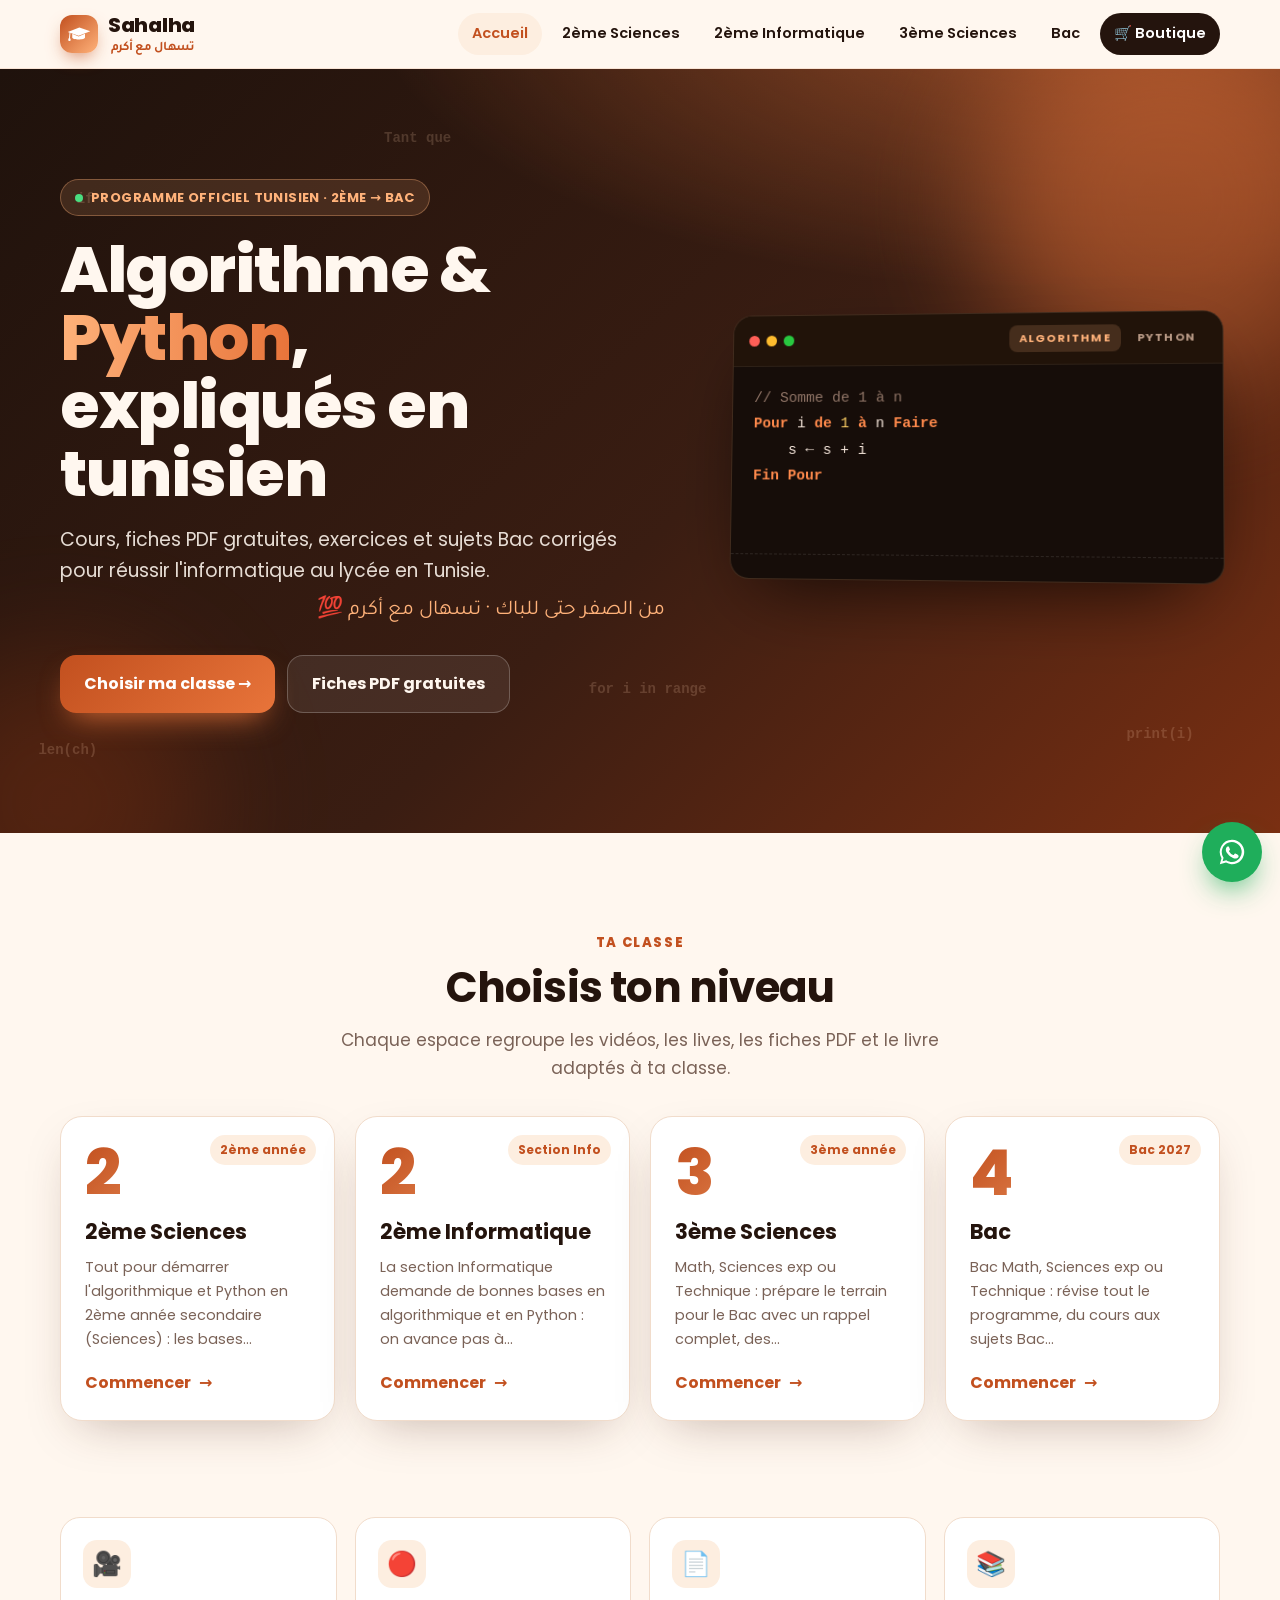
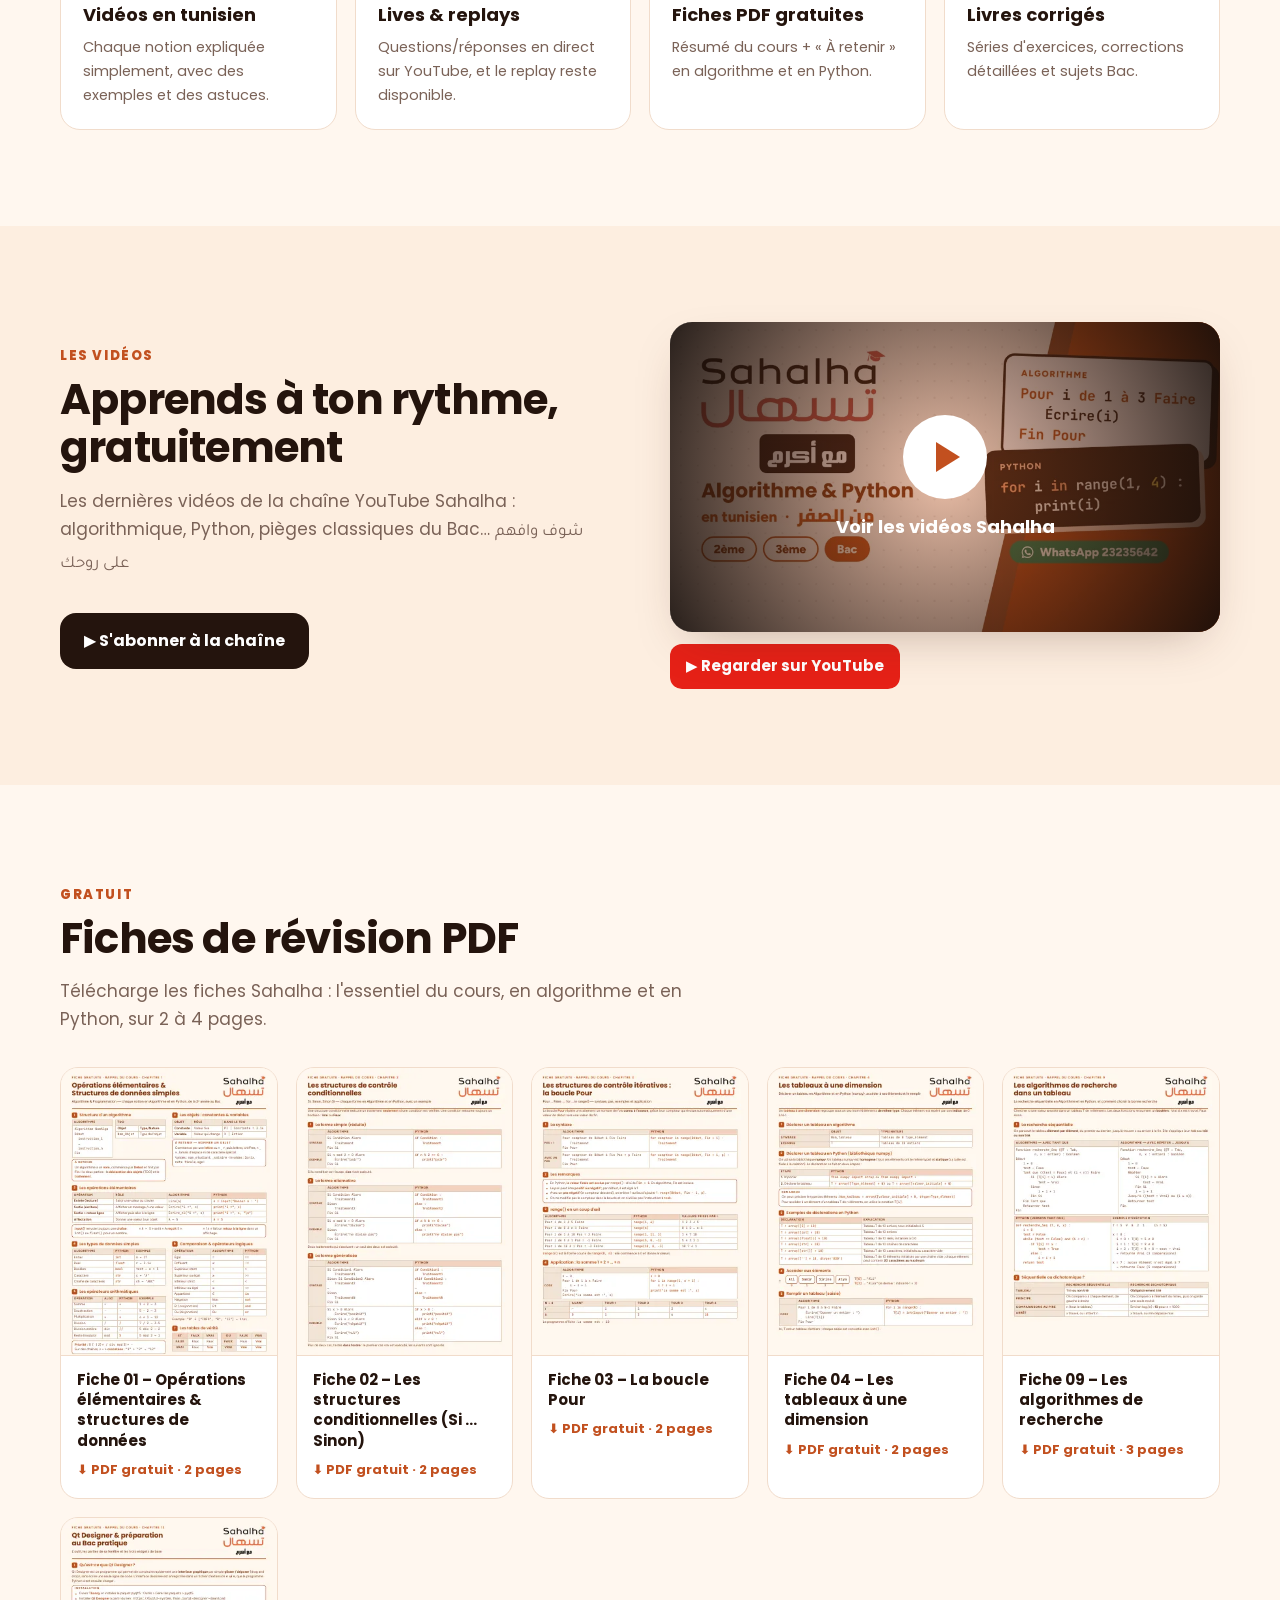
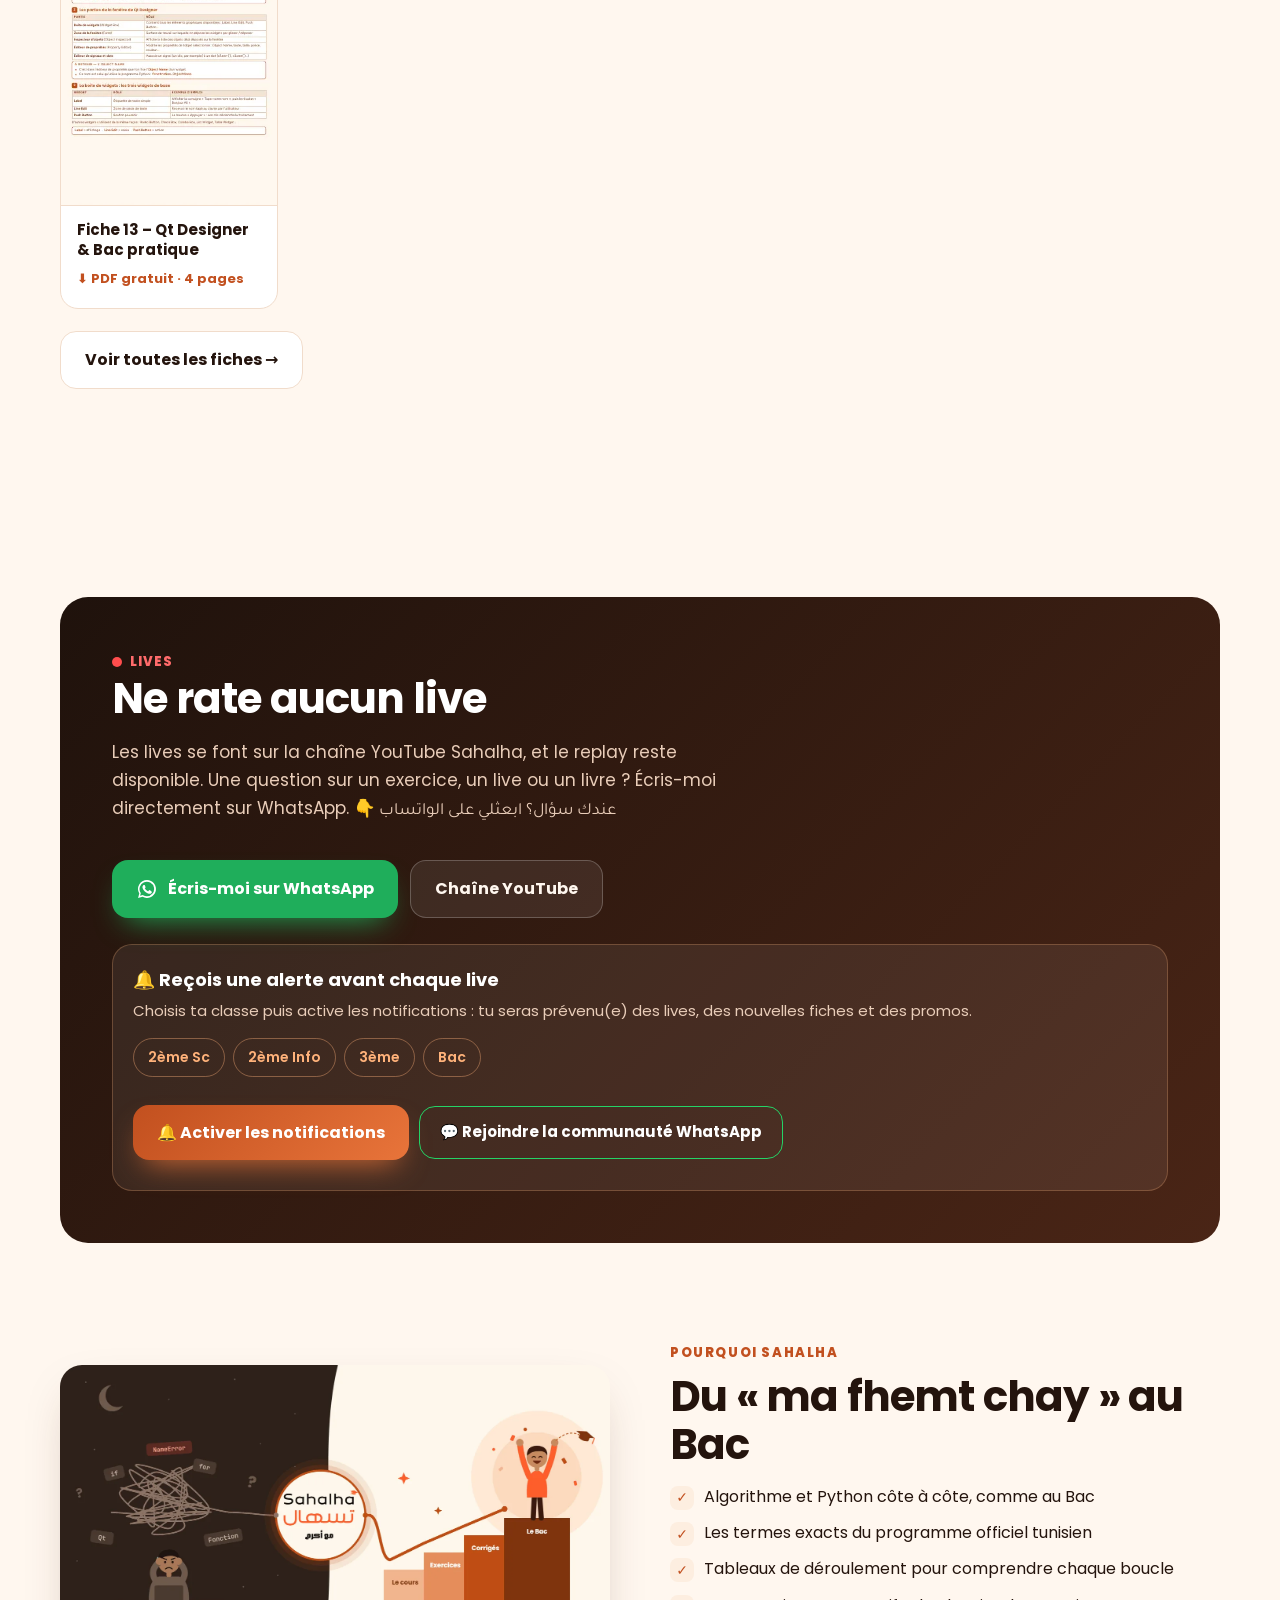
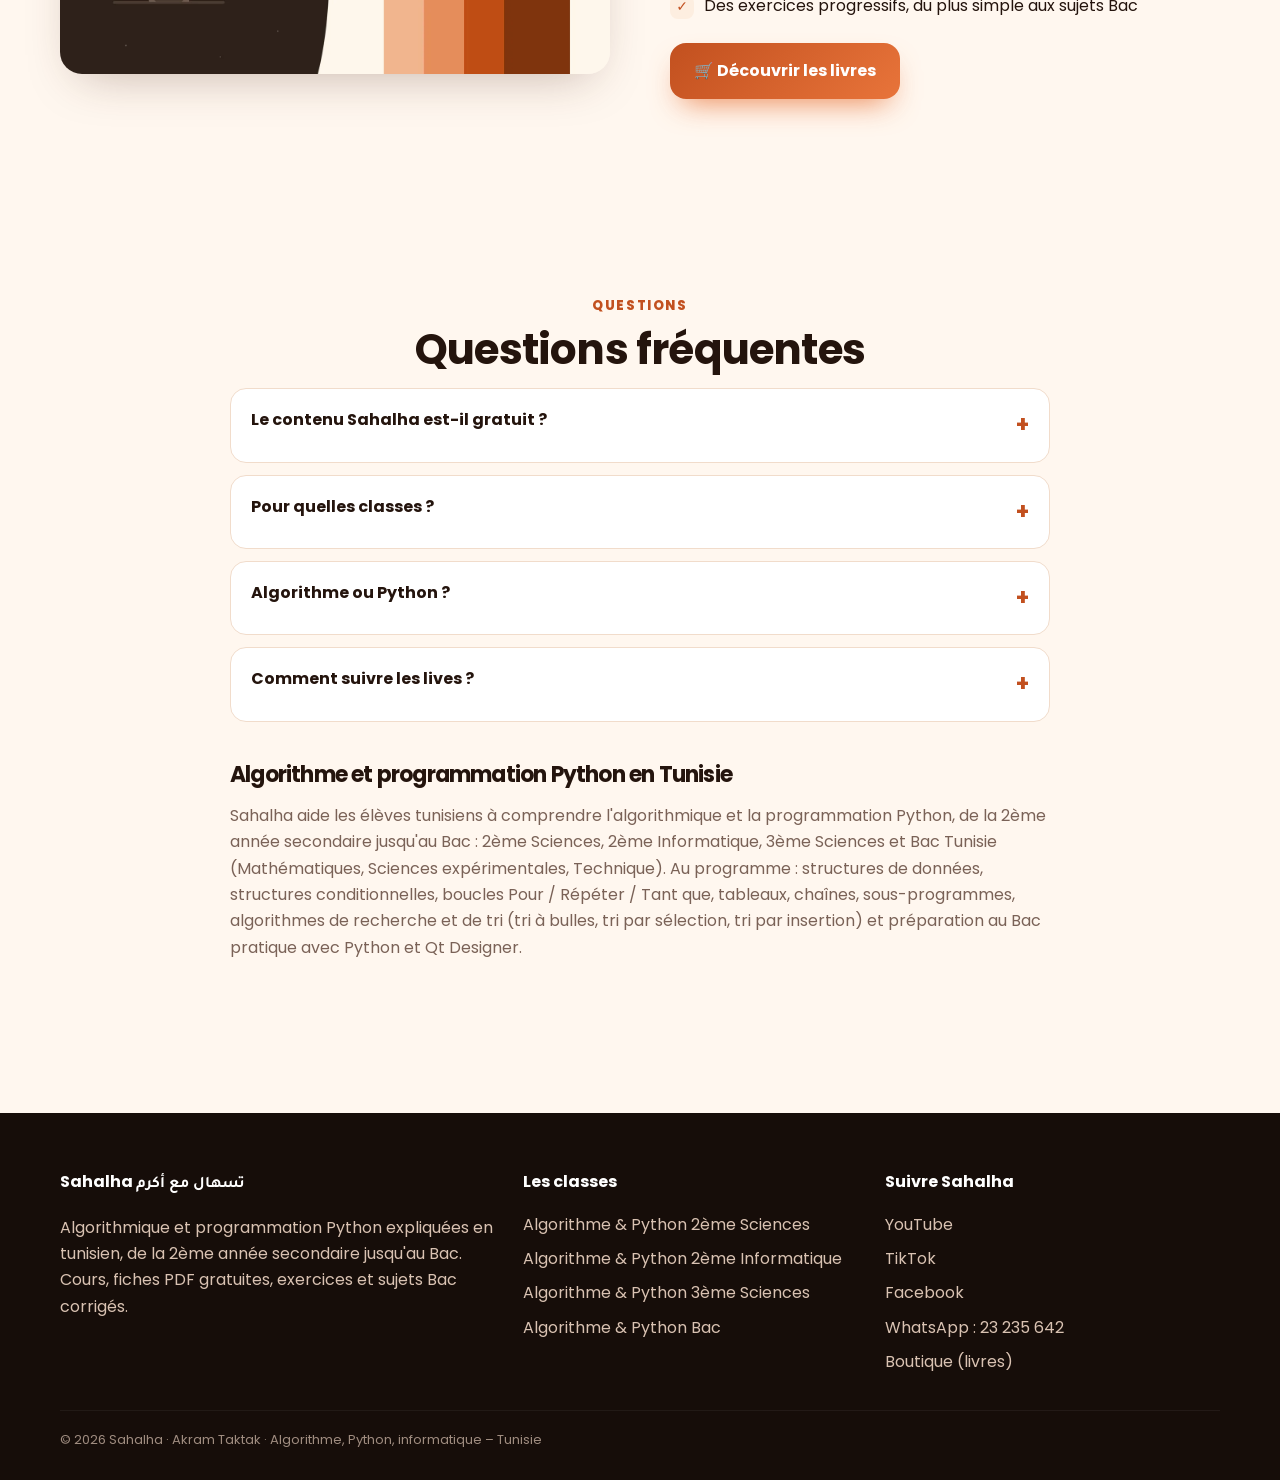
==== commit f571877e: "Site regénéré automatiquement" ====
--- a/index.html
+++ b/index.html
@@ -21,14 +21,14 @@
 <link rel="icon" href="data:image/svg+xml,<svg xmlns='http://www.w3.org/2000/svg' viewBox='0 0 100 100'><rect width='100' height='100' rx='24' fill='%23c2501f'/><g transform='translate(14 24) scale(1.15)' fill='white'><path d='M2 15 33 3l29 10-31 12z'/><path d='M14 20v10c0 7 34 7 34 0V20l-17 7z'/><path d='M8 17.5 6.5 33' stroke='white' stroke-width='2.6'/><rect x='3.5' y='32' width='6' height='7' rx='2'/></g></svg>">
 <link rel="preconnect" href="https://fonts.googleapis.com"><link rel="preconnect" href="https://fonts.gstatic.com" crossorigin>
 <link href="https://fonts.googleapis.com/css2?family=Poppins:wght@400;600;700;800&family=Tajawal:wght@500;700&display=swap" rel="stylesheet">
-<link rel="stylesheet" href="/assets/style.css?v=ba045135">
+<link rel="stylesheet" href="/assets/style.css?v=a298dbdb">
 <link rel="manifest" href="/manifest.webmanifest">
 <link rel="apple-touch-icon" href="/img/apple-touch-icon.png">
 <meta name="apple-mobile-web-app-capable" content="yes">
 <meta name="mobile-web-app-capable" content="yes">
 <meta name="apple-mobile-web-app-title" content="Sahalha">
 <meta name="apple-mobile-web-app-status-bar-style" content="default">
-<script type="application/ld+json">{"@context": "https://schema.org", "@graph": [{"@type": "EducationalOrganization", "name": "Sahalha – تسهال مع أكرم", "url": "https://akramtaktak-sahalha.github.io/", "logo": "https://akramtaktak-sahalha.github.io/img/og-sahalha.jpg", "description": "Cours d'algorithmique et de programmation Python pour les élèves tunisiens, de la 2ème année secondaire au Bac.", "areaServed": "TN", "founder": {"@type": "Person", "name": "Akram Taktak"}, "sameAs": ["https://www.youtube.com/@Sahalha_Teshel", "https://www.tiktok.com/@sahalha.teshal.akram", "https://www.facebook.com/sahalha.teshal.akram"]}, {"@type": "WebSite", "name": "Sahalha", "url": "https://akramtaktak-sahalha.github.io/", "inLanguage": "fr-TN"}, {"@type": "FAQPage", "mainEntity": [{"@type": "Question", "name": "Le contenu Sahalha est-il gratuit ?", "acceptedAnswer": {"@type": "Answer", "text": "Oui : les vidéos, les lives et les fiches de révision PDF sont gratuits. Seuls les livres (PDF ou imprimés) sont payants, sur la boutique Sahalha."}}, {"@type": "Question", "name": "Pour quelles classes ?", "acceptedAnswer": {"@type": "Answer", "text": "2ème Sciences, 2ème Informatique, 3ème Sciences et Bac (Math, Sciences expérimentales, Technique), selon le programme officiel tunisien d'Algorithmique et Programmation."}}, {"@type": "Question", "name": "Algorithme ou Python ?", "acceptedAnswer": {"@type": "Answer", "text": "Les deux : chaque notion est expliquée en algorithme puis traduite en Python, côte à côte, comme demandé au Bac."}}, {"@type": "Question", "name": "Comment suivre les lives ?", "acceptedAnswer": {"@type": "Answer", "text": "Les lives se font sur YouTube : abonne-toi à la chaîne et active la cloche 🔔. Pour toute question, écris-moi directement sur WhatsApp (23 235 642)."}}]}]}</script>
+<script type="application/ld+json">{"@context": "https://schema.org", "@graph": [{"@type": "EducationalOrganization", "name": "Sahalha – تسهال مع أكرم", "url": "https://akramtaktak-sahalha.github.io/", "logo": "https://akramtaktak-sahalha.github.io/img/og-sahalha.jpg", "description": "Cours d'algorithmique et de programmation Python pour les élèves tunisiens, de la 2ème année secondaire au Bac.", "areaServed": "TN", "founder": {"@type": "Person", "name": "Akram Taktak"}, "sameAs": ["https://www.youtube.com/@Sahalha_Teshel", "https://www.tiktok.com/@sahalha.teshal.akram", "https://www.facebook.com/sahalha.teshal.akram"]}, {"@type": "WebSite", "name": "Sahalha", "url": "https://akramtaktak-sahalha.github.io/", "inLanguage": "fr-TN"}, {"@type": "FAQPage", "mainEntity": [{"@type": "Question", "name": "Le contenu Sahalha est-il gratuit ?", "acceptedAnswer": {"@type": "Answer", "text": "Oui : les vidéos, les lives et les fiches de révision PDF sont gratuits. Seuls les livres (PDF ou imprimés) sont payants, sur la boutique Sahalha."}}, {"@type": "Question", "name": "Pour quelles classes ?", "acceptedAnswer": {"@type": "Answer", "text": "2ème Sciences, 2ème Informatique, 3ème Sciences et Bac (Math, Sciences expérimentales, Technique), selon le programme officiel tunisien d'Algorithmique et Programmation."}}, {"@type": "Question", "name": "Algorithme ou Python ?", "acceptedAnswer": {"@type": "Answer", "text": "Les deux : chaque notion est expliquée en algorithme puis traduite en Python, côte à côte, comme demandé au Bac."}}, {"@type": "Question", "name": "Comment suivre les lives ?", "acceptedAnswer": {"@type": "Answer", "text": "Rejoins la communauté WhatsApp Sahalha (bouton vert « Rejoindre la communauté WhatsApp » sur cette page) : tu reçois une alerte avant chaque live et à chaque nouvelle fiche. Les lives se font sur YouTube. Pour toute question, écris-moi sur WhatsApp (23 235 642)."}}]}]}</script>
 <script>!function(f,b,e,v,n,t,s){if(f.fbq)return;n=f.fbq=function(){n.callMethod?n.callMethod.apply(n,arguments):n.queue.push(arguments)};if(!f._fbq)f._fbq=n;n.push=n;n.loaded=!0;n.version='2.0';n.queue=[];t=b.createElement(e);t.async=!0;t.src=v;s=b.getElementsByTagName(e)[0];s.parentNode.insertBefore(t,s)}(window,document,'script','https://connect.facebook.net/en_US/fbevents.js');fbq('init','1085747067843707');fbq('track','PageView');</script><script>!function(w,d,t){w.TiktokAnalyticsObject=t;var ttq=w[t]=w[t]||[];ttq.methods=["page","track","identify","instances","debug","on","off","once","ready","alias","group","enableCookie","disableCookie"];ttq.setAndDefer=function(t,e){t[e]=function(){t.push([e].concat(Array.prototype.slice.call(arguments,0)))}};for(var i=0;i<ttq.methods.length;i++)ttq.setAndDefer(ttq,ttq.methods[i]);ttq.instance=function(t){for(var e=ttq._i[t]||[],n=0;n<ttq.methods.length;n++)ttq.setAndDefer(e,ttq.methods[n]);return e};ttq.load=function(e,n){var i="https://analytics.tiktok.com/i18n/pixel/events.js";ttq._i=ttq._i||{};ttq._i[e]=[];ttq._i[e]._u=i;ttq._t=ttq._t||{};ttq._t[e]=+new Date;ttq._o=ttq._o||{};ttq._o[e]=n||{};var o=d.createElement("script");o.type="text/javascript";o.async=!0;o.src=i+"?sdkid="+e+"&lib="+t;var a=d.getElementsByTagName("script")[0];a.parentNode.insertBefore(o,a)};ttq.load('DBQRJAJC77UFHI4PL7N0');ttq.page();}(window,document,'ttq');</script>
 <script src="https://cdn.onesignal.com/sdks/web/v16/OneSignalSDK.page.js" defer></script>
 <script>window.OneSignalDeferred=window.OneSignalDeferred||[];OneSignalDeferred.push(async function(OneSignal){await OneSignal.init({appId:"786ddca5-4470-4993-8717-a3594fc52366",safari_web_id:"web.onesignal.auto.5ecc7e9f-2540-4c26-bcd6-80ea5ac40604",serviceWorkerPath:"sw.js",serviceWorkerParam:{scope:"/"}});window.__os=OneSignal;document.dispatchEvent(new Event("os-ready"));});</script>
@@ -91,7 +91,7 @@
 
 <section class="faq"><div class="wrap" style="max-width:820px">
 <div class="center reveal"><span class="eyebrow">Questions</span><h2>Questions fréquentes</h2></div>
-<details class="reveal"><summary>Le contenu Sahalha est-il gratuit ?</summary><p>Oui : les vidéos, les lives et les fiches de révision PDF sont gratuits. Seuls les livres (PDF ou imprimés) sont payants, sur la boutique Sahalha.</p></details><details class="reveal"><summary>Pour quelles classes ?</summary><p>2ème Sciences, 2ème Informatique, 3ème Sciences et Bac (Math, Sciences expérimentales, Technique), selon le programme officiel tunisien d&#x27;Algorithmique et Programmation.</p></details><details class="reveal"><summary>Algorithme ou Python ?</summary><p>Les deux : chaque notion est expliquée en algorithme puis traduite en Python, côte à côte, comme demandé au Bac.</p></details><details class="reveal"><summary>Comment suivre les lives ?</summary><p>Les lives se font sur YouTube : abonne-toi à la chaîne et active la cloche 🔔. Pour toute question, écris-moi directement sur WhatsApp (23 235 642).</p></details>
+<details class="reveal"><summary>Le contenu Sahalha est-il gratuit ?</summary><p>Oui : les vidéos, les lives et les fiches de révision PDF sont gratuits. Seuls les livres (PDF ou imprimés) sont payants, sur la boutique Sahalha.</p></details><details class="reveal"><summary>Pour quelles classes ?</summary><p>2ème Sciences, 2ème Informatique, 3ème Sciences et Bac (Math, Sciences expérimentales, Technique), selon le programme officiel tunisien d&#x27;Algorithmique et Programmation.</p></details><details class="reveal"><summary>Algorithme ou Python ?</summary><p>Les deux : chaque notion est expliquée en algorithme puis traduite en Python, côte à côte, comme demandé au Bac.</p></details><details class="reveal"><summary>Comment suivre les lives ?</summary><p>Rejoins la communauté WhatsApp Sahalha (bouton vert « Rejoindre la communauté WhatsApp » sur cette page) : tu reçois une alerte avant chaque live et à chaque nouvelle fiche. Les lives se font sur YouTube. Pour toute question, écris-moi sur WhatsApp (23 235 642).</p></details>
 <h2 style="font-size:22px;margin-top:40px" class="reveal">Algorithme et programmation Python en Tunisie</h2>
 <p class="reveal" style="color:var(--muted)">Sahalha aide les élèves tunisiens à comprendre l'algorithmique et la programmation Python, de la 2ème année secondaire jusqu'au Bac : 2ème Sciences, 2ème Informatique, 3ème Sciences et Bac Tunisie (Mathématiques, Sciences expérimentales, Technique). Au programme : structures de données, structures conditionnelles, boucles Pour / Répéter / Tant que, tableaux, chaînes, sous-programmes, algorithmes de recherche et de tri (tri à bulles, tri par sélection, tri par insertion) et préparation au Bac pratique avec Python et Qt Designer.</p>
 </div></section>
@@ -102,5 +102,5 @@
 </div><div class="copy">© 2026 Sahalha · Akram Taktak · Algorithme, Python, informatique – Tunisie</div></div></footer>
 <div class="sheet" id="sheet" hidden><div class="sheet-in"><button class="x" aria-label="Fermer">×</button><div class="logo big"><svg viewBox="0 0 64 44" width="26" height="18" aria-hidden="true" fill="#fff"><path d="M2 15 33 3l29 10-31 12z"/><path d="M14 20v10c0 7 34 7 34 0V20l-17 7z"/><path d="M8 17.5 6.5 33" stroke="#fff" stroke-width="2.6" stroke-linecap="round"/><rect x="3.5" y="32" width="6" height="7" rx="2"/></svg></div><b>Installe l'app Sahalha</b><p id="sheet-txt"></p><button class="btn btn-main" id="sheet-go">📲 Installer</button></div></div>
 <a class="fab" href="https://wa.me/21623235642" target="_blank" rel="noopener" aria-label="Écrire sur WhatsApp"><svg viewBox="0 0 32 32" aria-hidden="true"><path d="M16 3a13 13 0 0 0-11.2 19.6L3 29l6.6-1.7A13 13 0 1 0 16 3zm0 23.6c-2 0-4-.6-5.7-1.6l-.4-.2-3.9 1 1-3.8-.3-.4A10.6 10.6 0 1 1 16 26.6zm5.8-7.9c-.3-.2-1.9-.9-2.2-1-.3-.1-.5-.2-.7.2-.2.3-.8 1-1 1.2-.2.2-.4.2-.7.1a8.7 8.7 0 0 1-4.3-3.8c-.3-.6.3-.5.9-1.7.1-.2 0-.4 0-.6l-1-2.4c-.3-.6-.5-.5-.7-.5h-.6c-.2 0-.6.1-.9.4-.3.3-1.2 1.2-1.2 2.9s1.2 3.3 1.4 3.6c.2.2 2.4 3.6 5.8 5 2.1.9 3 1 4 .8.7-.1 1.9-.8 2.2-1.5.3-.8.3-1.4.2-1.5-.1-.2-.3-.2-.6-.4z"/></svg></a>
-<script src="/assets/app.js?v=2816c3ae" defer></script>
+<script src="/assets/app.js?v=5571c526" defer></script>
 </body></html>
--- a/assets/style.css
+++ b/assets/style.css
@@ -256,7 +256,7 @@
 .notif .notif-msg small{display:block;margin-top:8px;opacity:.85}
 .notif .copy-link{margin-top:8px;padding:9px 14px;border-radius:10px;border:1px solid #ffd2b0;background:transparent;color:#fff;font-weight:700;cursor:pointer}
 
-.notif .notif-wa{display:flex;justify-content:center;text-align:center;margin-top:10px;background:transparent;border:1.5px solid #25d366;color:#fff!important;box-shadow:none}
+.notif .notif-wa{display:inline-flex;width:auto;vertical-align:top;margin:10px 0 0 10px;font-size:15px;padding:13px 20px;justify-content:center;text-align:center;background:transparent;border:1.5px solid #25d366;color:#fff!important;box-shadow:none}
 .notif .notif-wa.main{background:#25d366;border-color:#25d366;font-size:1.05em;box-shadow:0 10px 24px -10px rgba(37,211,102,.7)}
 .invite{position:fixed;inset:0;z-index:90;background:rgba(30,12,4,.55);display:flex;align-items:flex-end;justify-content:center;opacity:0;transition:opacity .3s}
 .invite.on{opacity:1}.invite .inv-card{position:relative;width:min(100%,440px);background:linear-gradient(160deg,#3a170a,#6b2a0c);color:#fff;border-radius:22px 22px 0 0;padding:26px 22px 20px;text-align:center;transform:translateY(40px);transition:transform .35s}
@@ -268,3 +268,9 @@
 .invite .inv-later{margin-top:12px;background:none;border:0;color:#ffd2b0;font-size:.9rem;cursor:pointer;text-decoration:underline}
 .invite .x{position:absolute;top:10px;right:14px;background:none;border:0;color:#fff;font-size:1.3rem;cursor:pointer}
 .notif.pulse{animation:npulse 1.2s ease-in-out 2}@keyframes npulse{50%{box-shadow:0 0 0 6px rgba(255,185,143,.6)}}
+
+.btn.btn-sm{font-size:14px;padding:10px 16px;border-radius:12px}
+.btn-fiches{background:#fff3e8;color:#c4501a!important;border:1.5px solid #f2b48d;align-self:center}.btn-fiches:hover{background:#ffe6d2}
+.invite .inv-fiches{display:block;margin-top:12px;color:#ffd2b0;font-weight:700;font-size:.95rem;text-decoration:none}
+@media(max-width:600px){.notif .notif-wa{margin-left:0}}
+.notif .notif-go,.notif .notif-wa{margin-top:14px;vertical-align:middle}
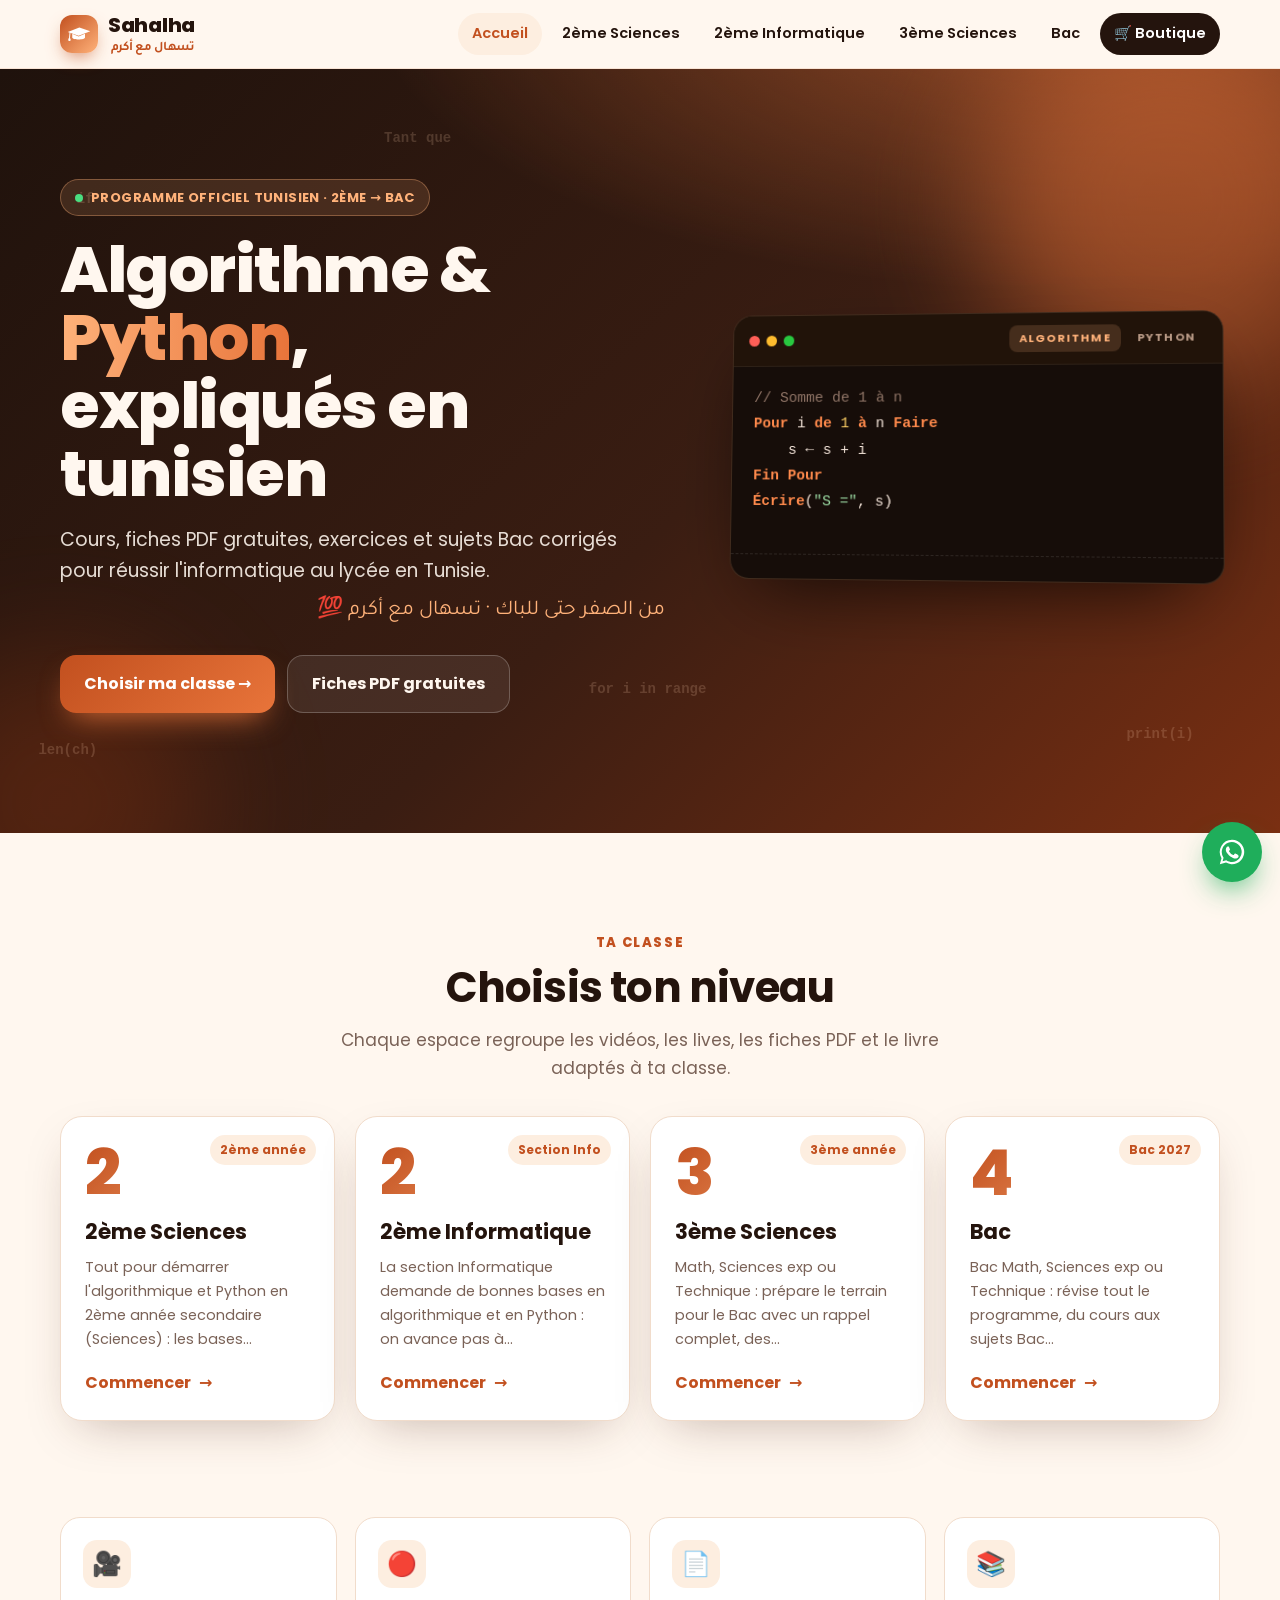
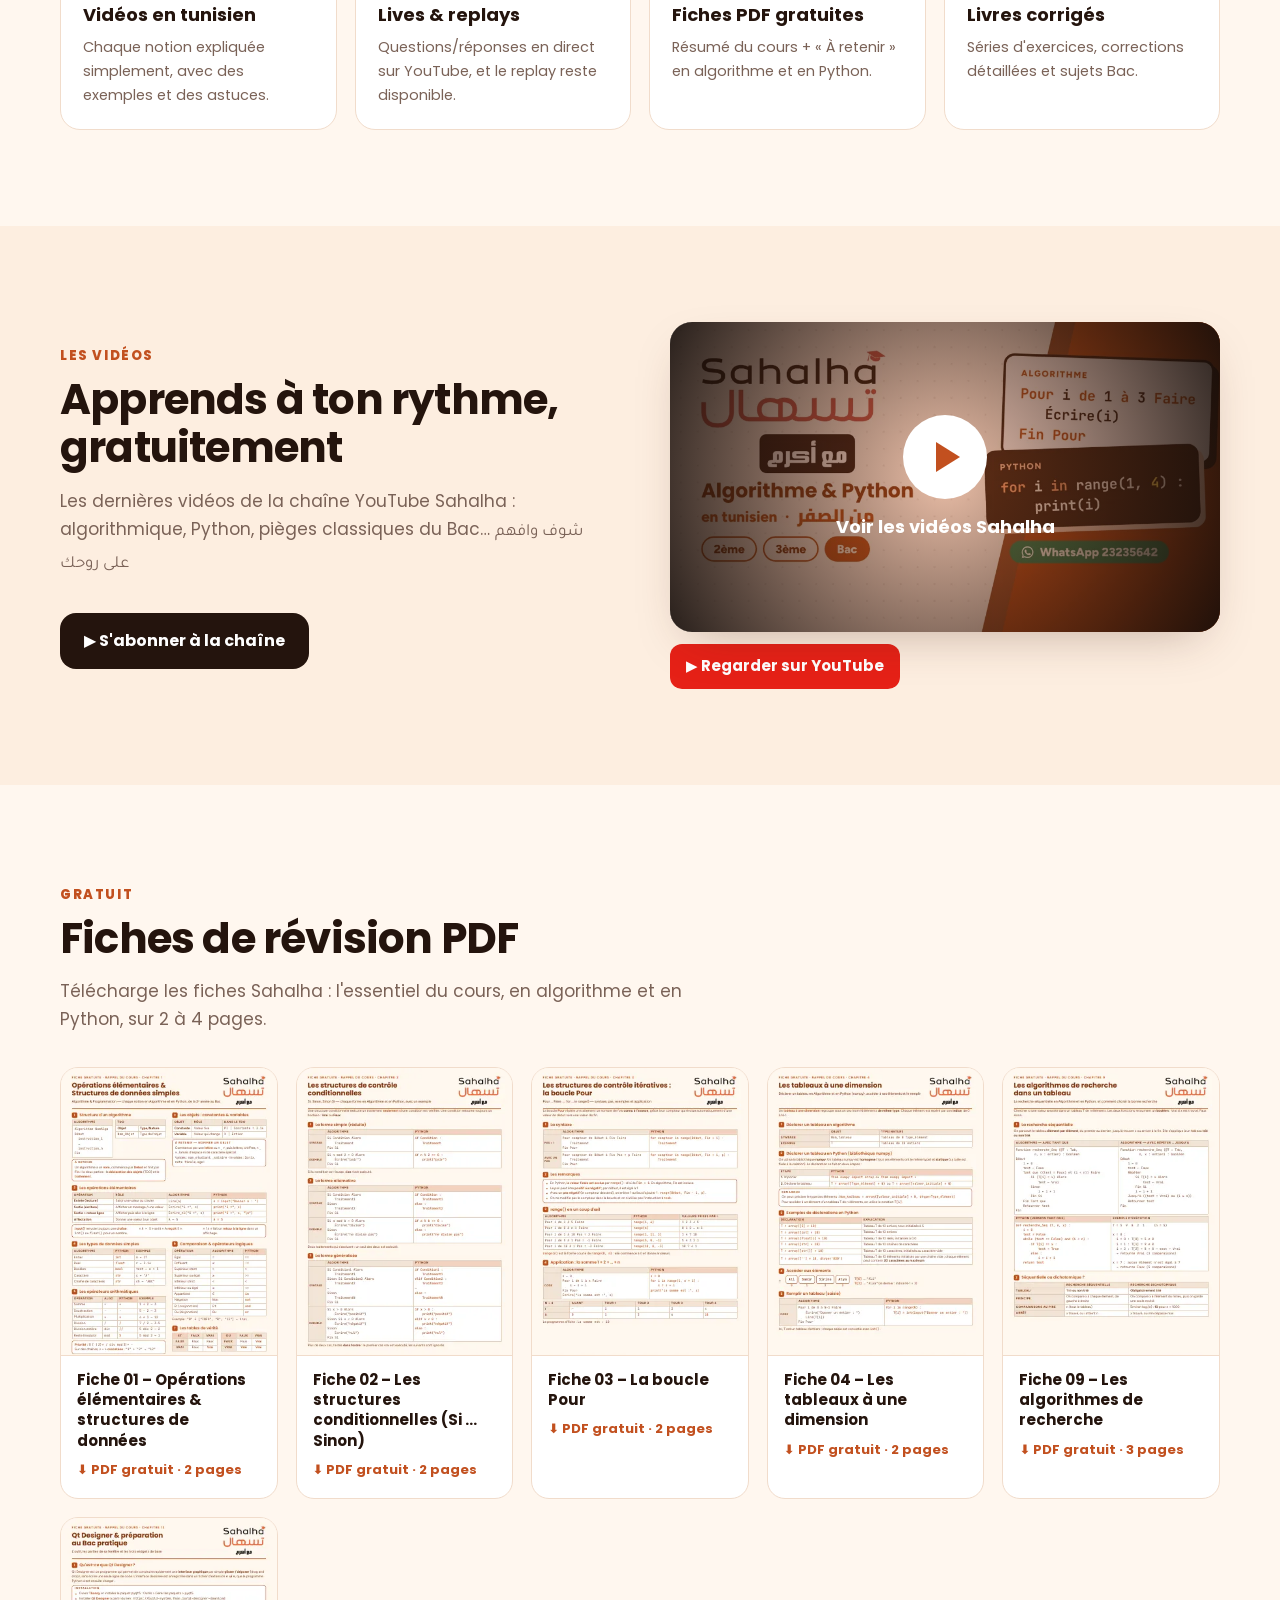
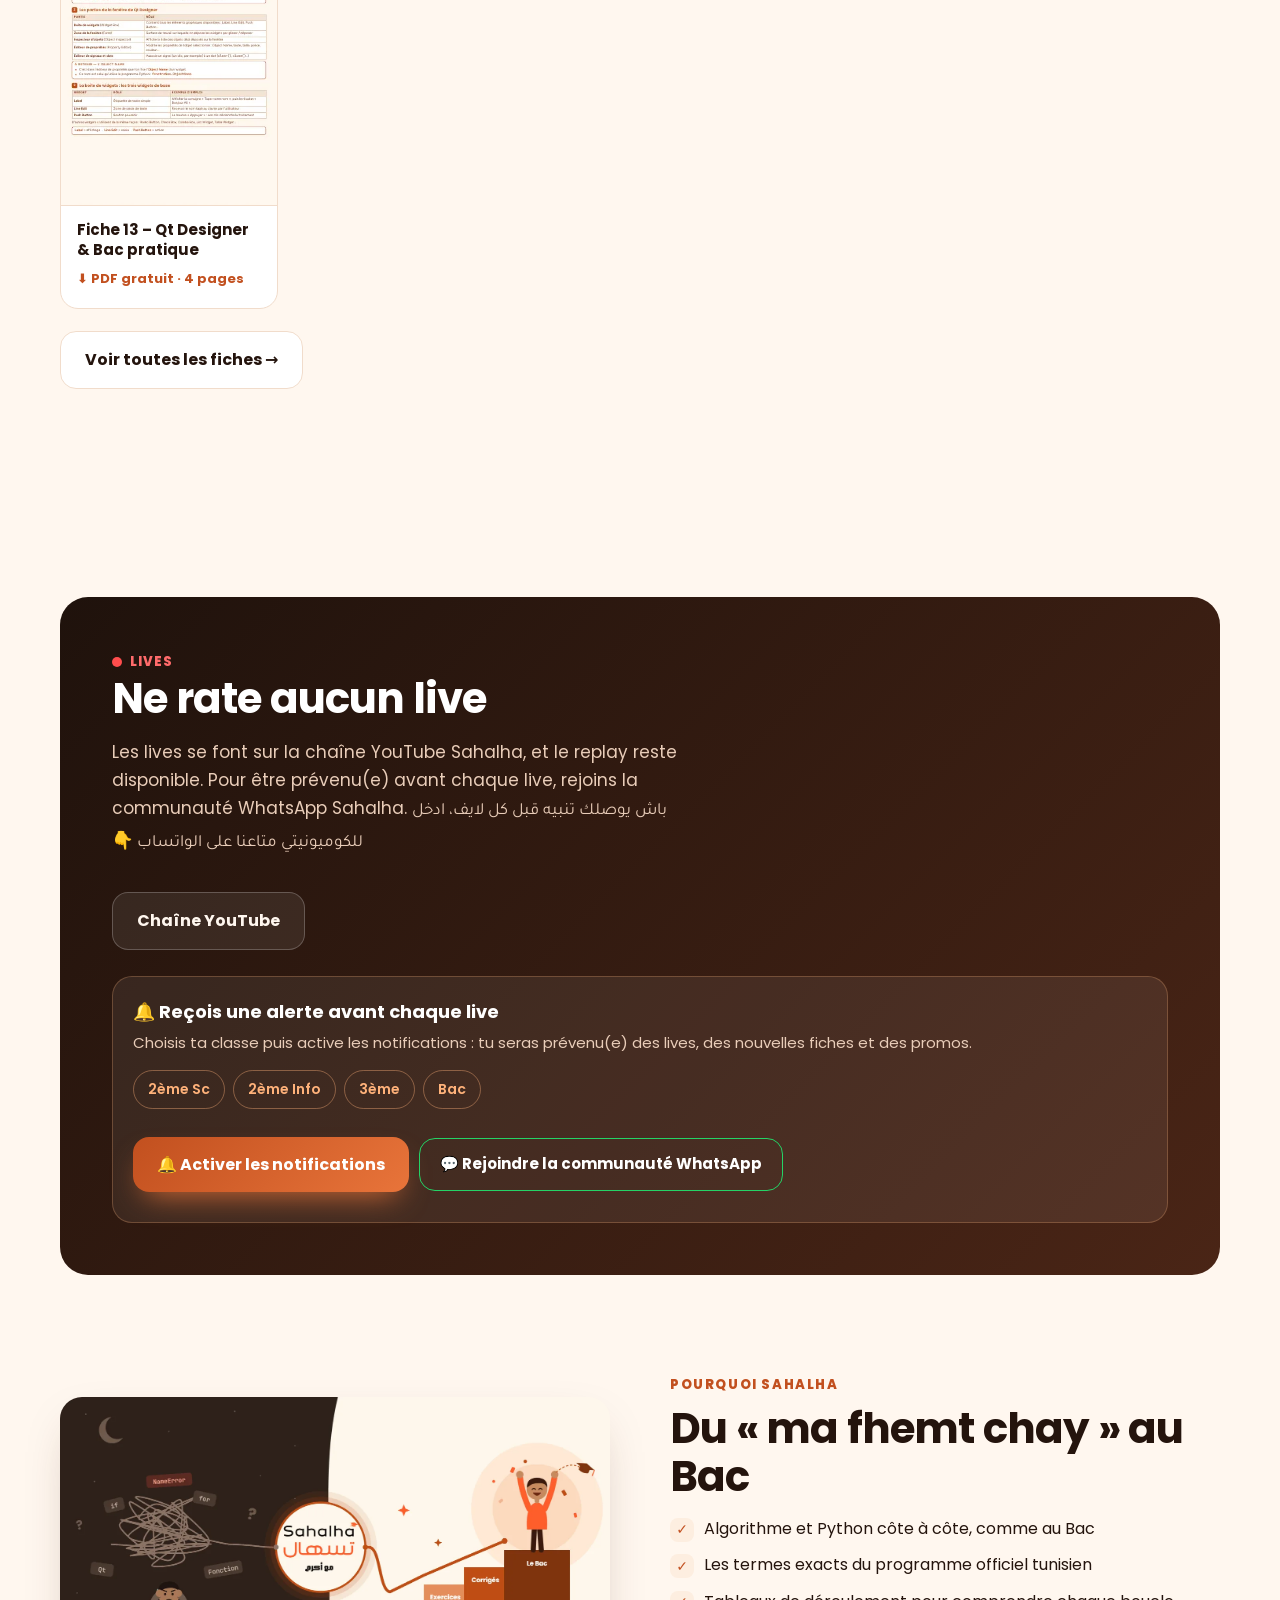
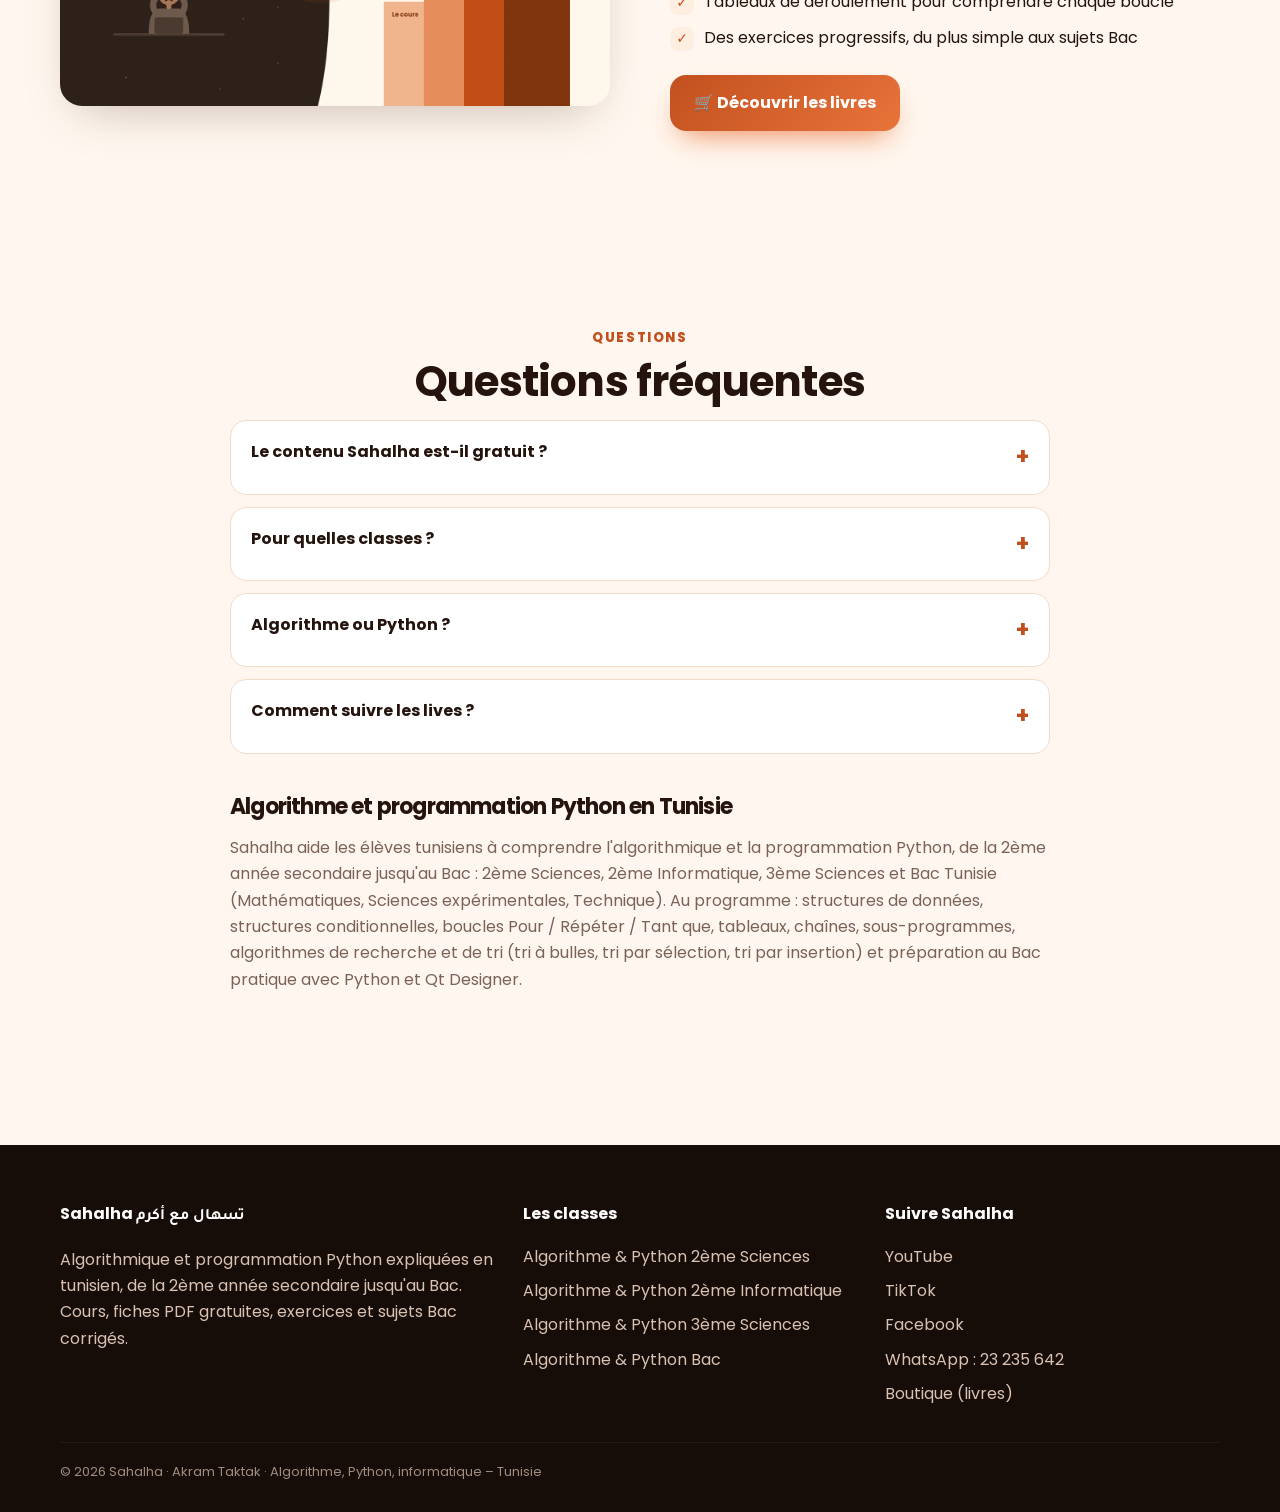
==== commit 40f0f71b: "Site regénéré automatiquement" ====
--- a/index.html
+++ b/index.html
@@ -77,8 +77,8 @@
 </div></section>
 
 <section><div class="wrap"><div class="live reveal">
-<span class="dot"><i></i> Lives</span><h2>Ne rate aucun live</h2><p class="sub">Les lives se font sur la chaîne YouTube Sahalha, et le replay reste disponible. Une question sur un exercice, un live ou un livre ? Écris-moi directement sur WhatsApp. <span class="ar">عندك سؤال؟ ابعثلي على الواتساب 👇</span></p>
-<div class="btns"><a class="btn btn-wa" href="https://wa.me/21623235642" target="_blank" rel="noopener"><svg width=22 height=22 style="fill:#fff" viewBox="0 0 32 32" aria-hidden="true"><path d="M16 3a13 13 0 0 0-11.2 19.6L3 29l6.6-1.7A13 13 0 1 0 16 3zm0 23.6c-2 0-4-.6-5.7-1.6l-.4-.2-3.9 1 1-3.8-.3-.4A10.6 10.6 0 1 1 16 26.6zm5.8-7.9c-.3-.2-1.9-.9-2.2-1-.3-.1-.5-.2-.7.2-.2.3-.8 1-1 1.2-.2.2-.4.2-.7.1a8.7 8.7 0 0 1-4.3-3.8c-.3-.6.3-.5.9-1.7.1-.2 0-.4 0-.6l-1-2.4c-.3-.6-.5-.5-.7-.5h-.6c-.2 0-.6.1-.9.4-.3.3-1.2 1.2-1.2 2.9s1.2 3.3 1.4 3.6c.2.2 2.4 3.6 5.8 5 2.1.9 3 1 4 .8.7-.1 1.9-.8 2.2-1.5.3-.8.3-1.4.2-1.5-.1-.2-.3-.2-.6-.4z"/></svg> Écris-moi sur WhatsApp</a><a class="btn btn-ghost" href="https://www.youtube.com/@Sahalha_Teshel" target="_blank" rel="noopener">Chaîne YouTube</a></div>
+<span class="dot"><i></i> Lives</span><h2>Ne rate aucun live</h2><p class="sub">Les lives se font sur la chaîne YouTube Sahalha, et le replay reste disponible. Pour être prévenu(e) avant chaque live, rejoins la communauté WhatsApp Sahalha. <span class="ar">باش يوصلك تنبيه قبل كل لايف، ادخل للكوميونيتي متاعنا على الواتساب 👇</span></p>
+<div class="btns"><a class="btn btn-ghost" href="https://www.youtube.com/@Sahalha_Teshel" target="_blank" rel="noopener">Chaîne YouTube</a></div>
 <div class="notif" data-cls=""><b>🔔 Reçois une alerte avant chaque live</b><p>Choisis ta classe puis active les notifications : tu seras prévenu(e) des lives, des nouvelles fiches et des promos.</p>
 <div class="chips"><button type="button" data-v="2sc">2ème Sc</button><button type="button" data-v="2info">2ème Info</button><button type="button" data-v="3sc">3ème</button><button type="button" data-v="bac">Bac</button></div>
 <button type="button" class="btn btn-main notif-go">🔔 Activer les notifications</button><a class="btn btn-wa notif-wa" href="https://chat.whatsapp.com/HFkKLOljykmEAK5NuE3Ppn" target="_blank" rel="noopener">💬 Rejoindre la communauté WhatsApp</a><small class="notif-msg"></small></div>
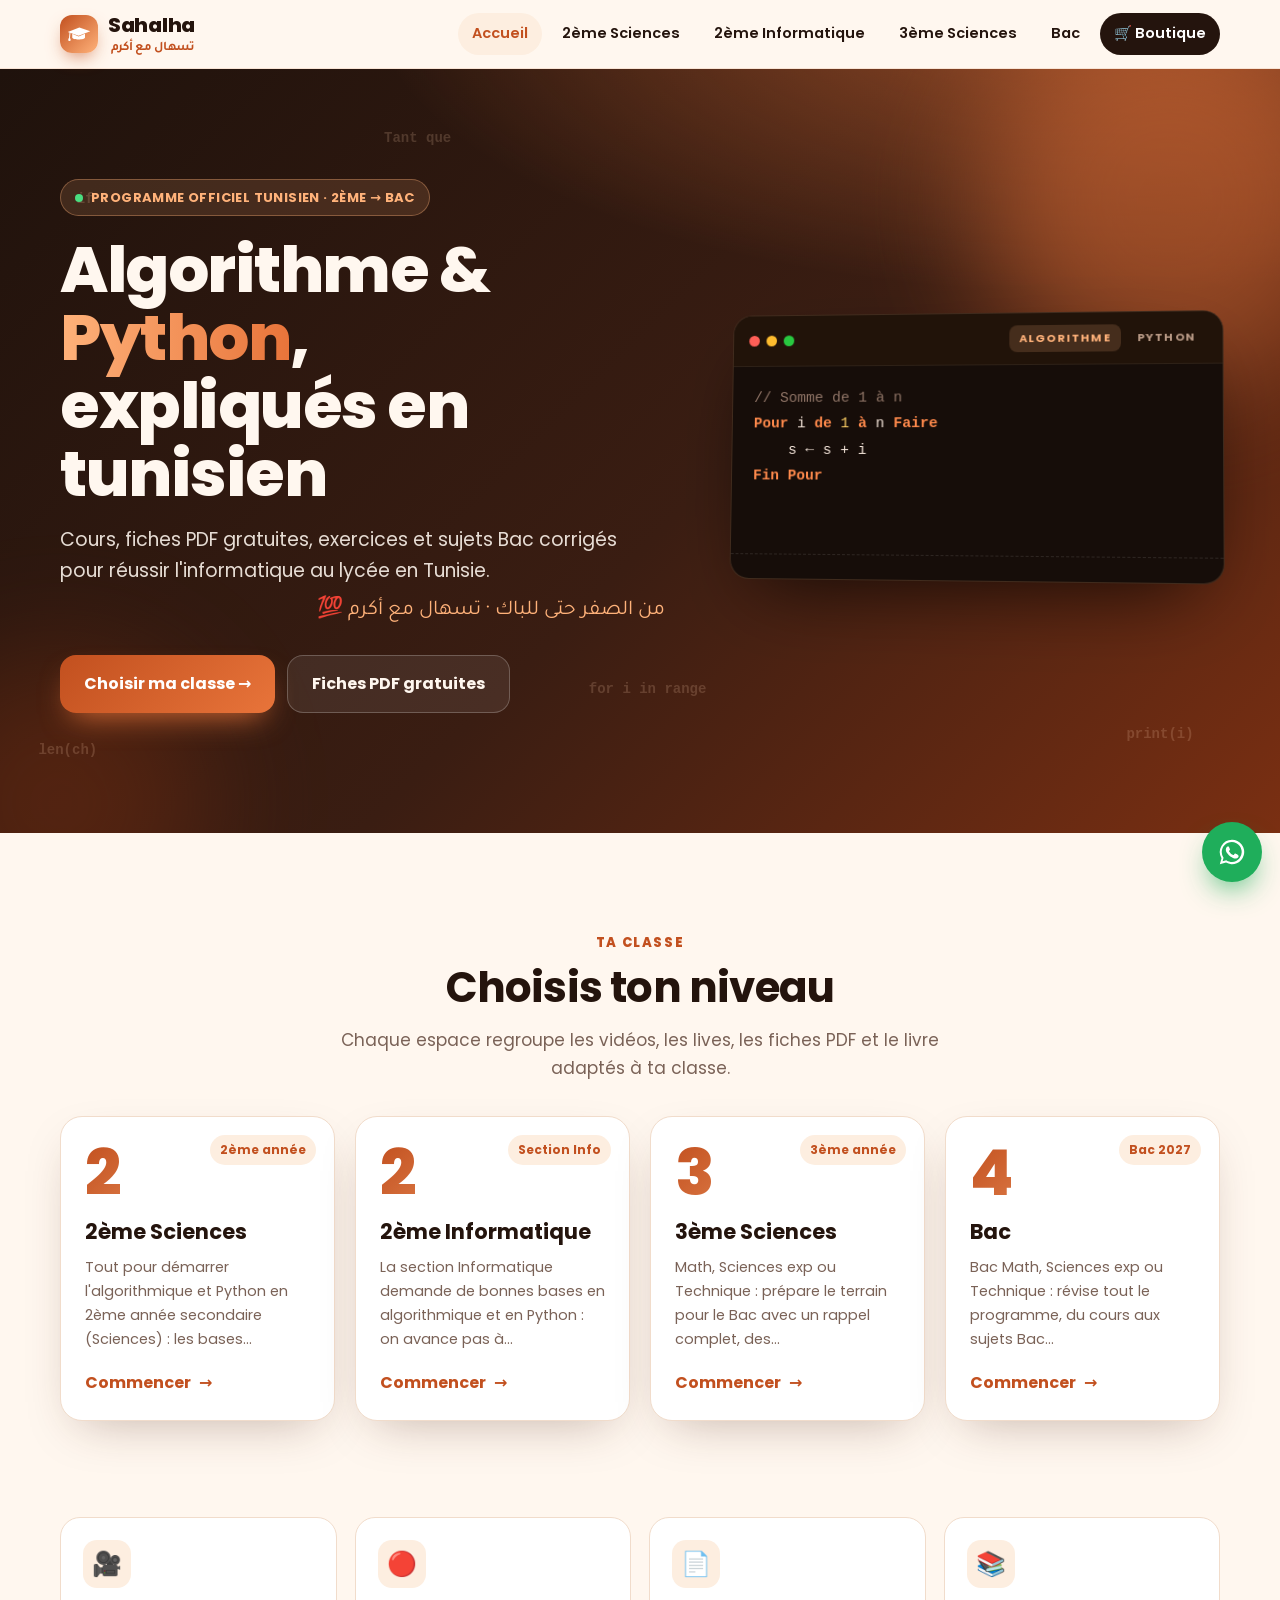
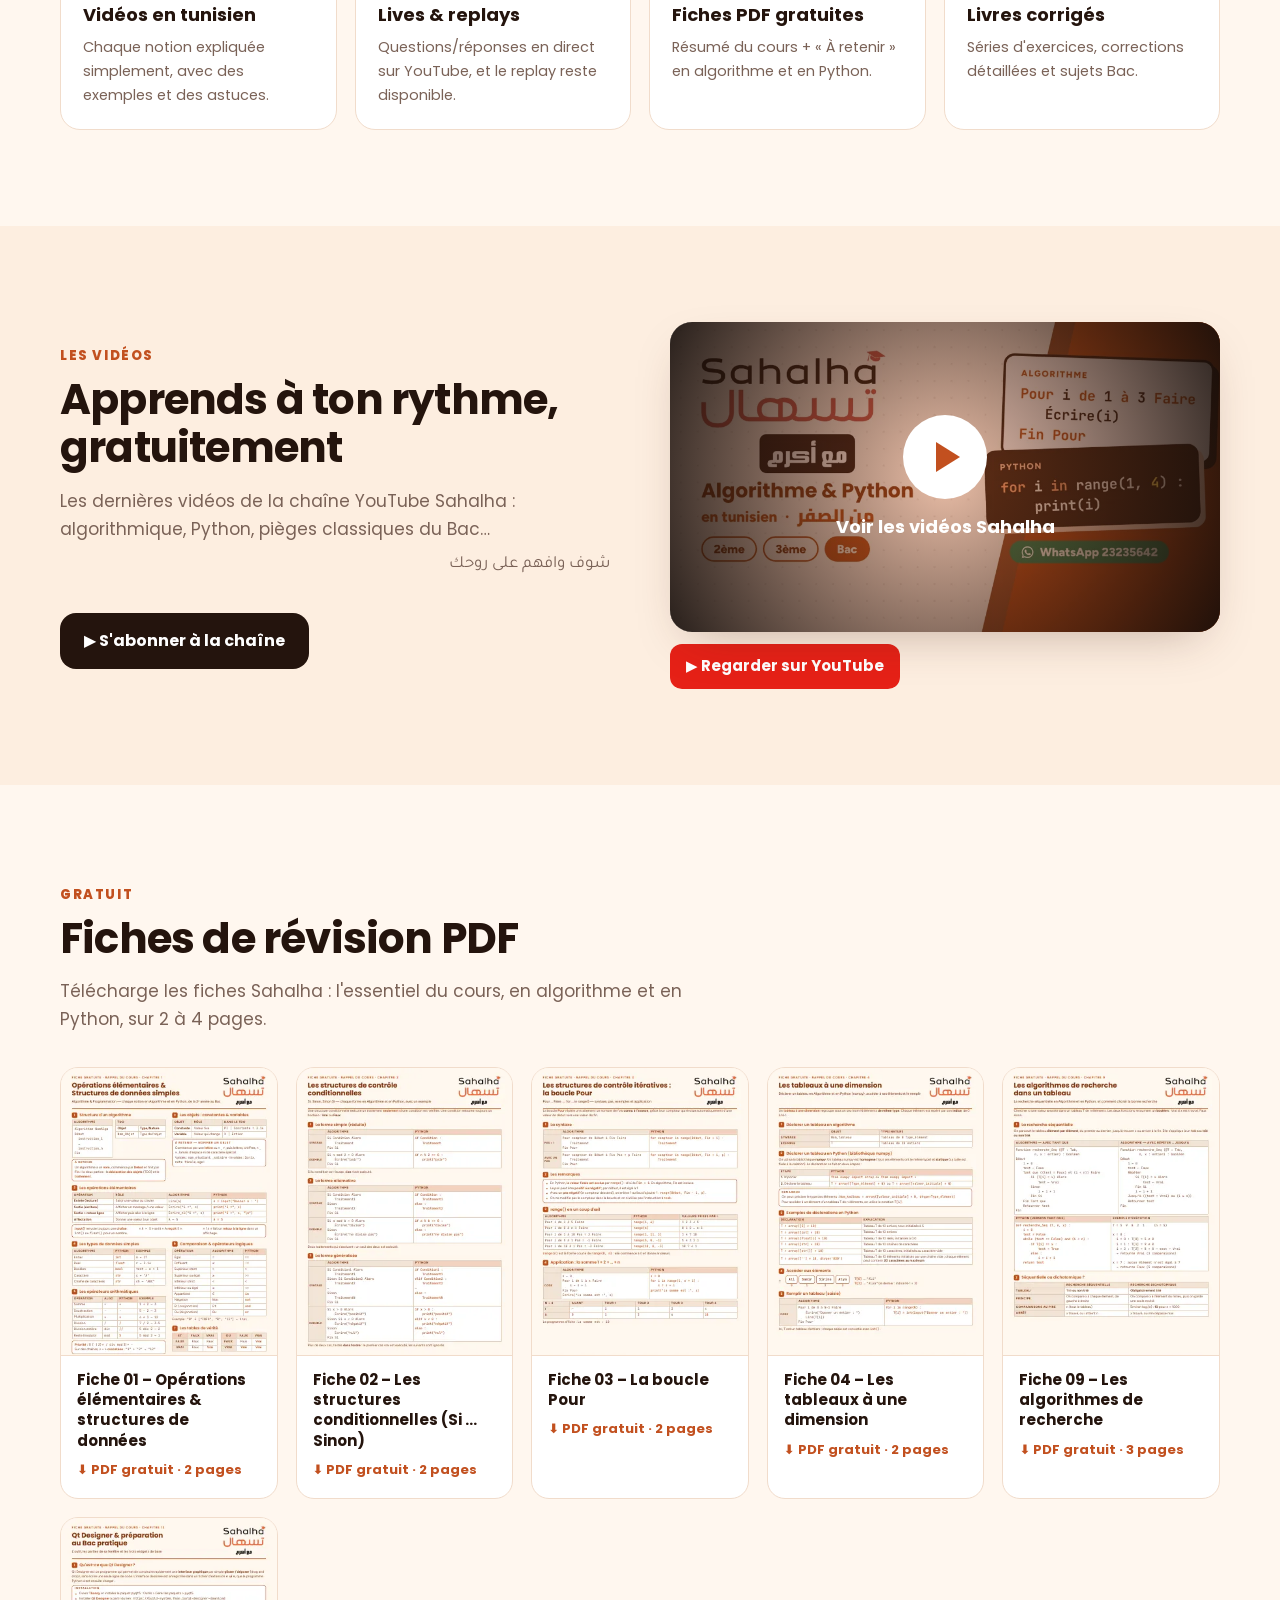
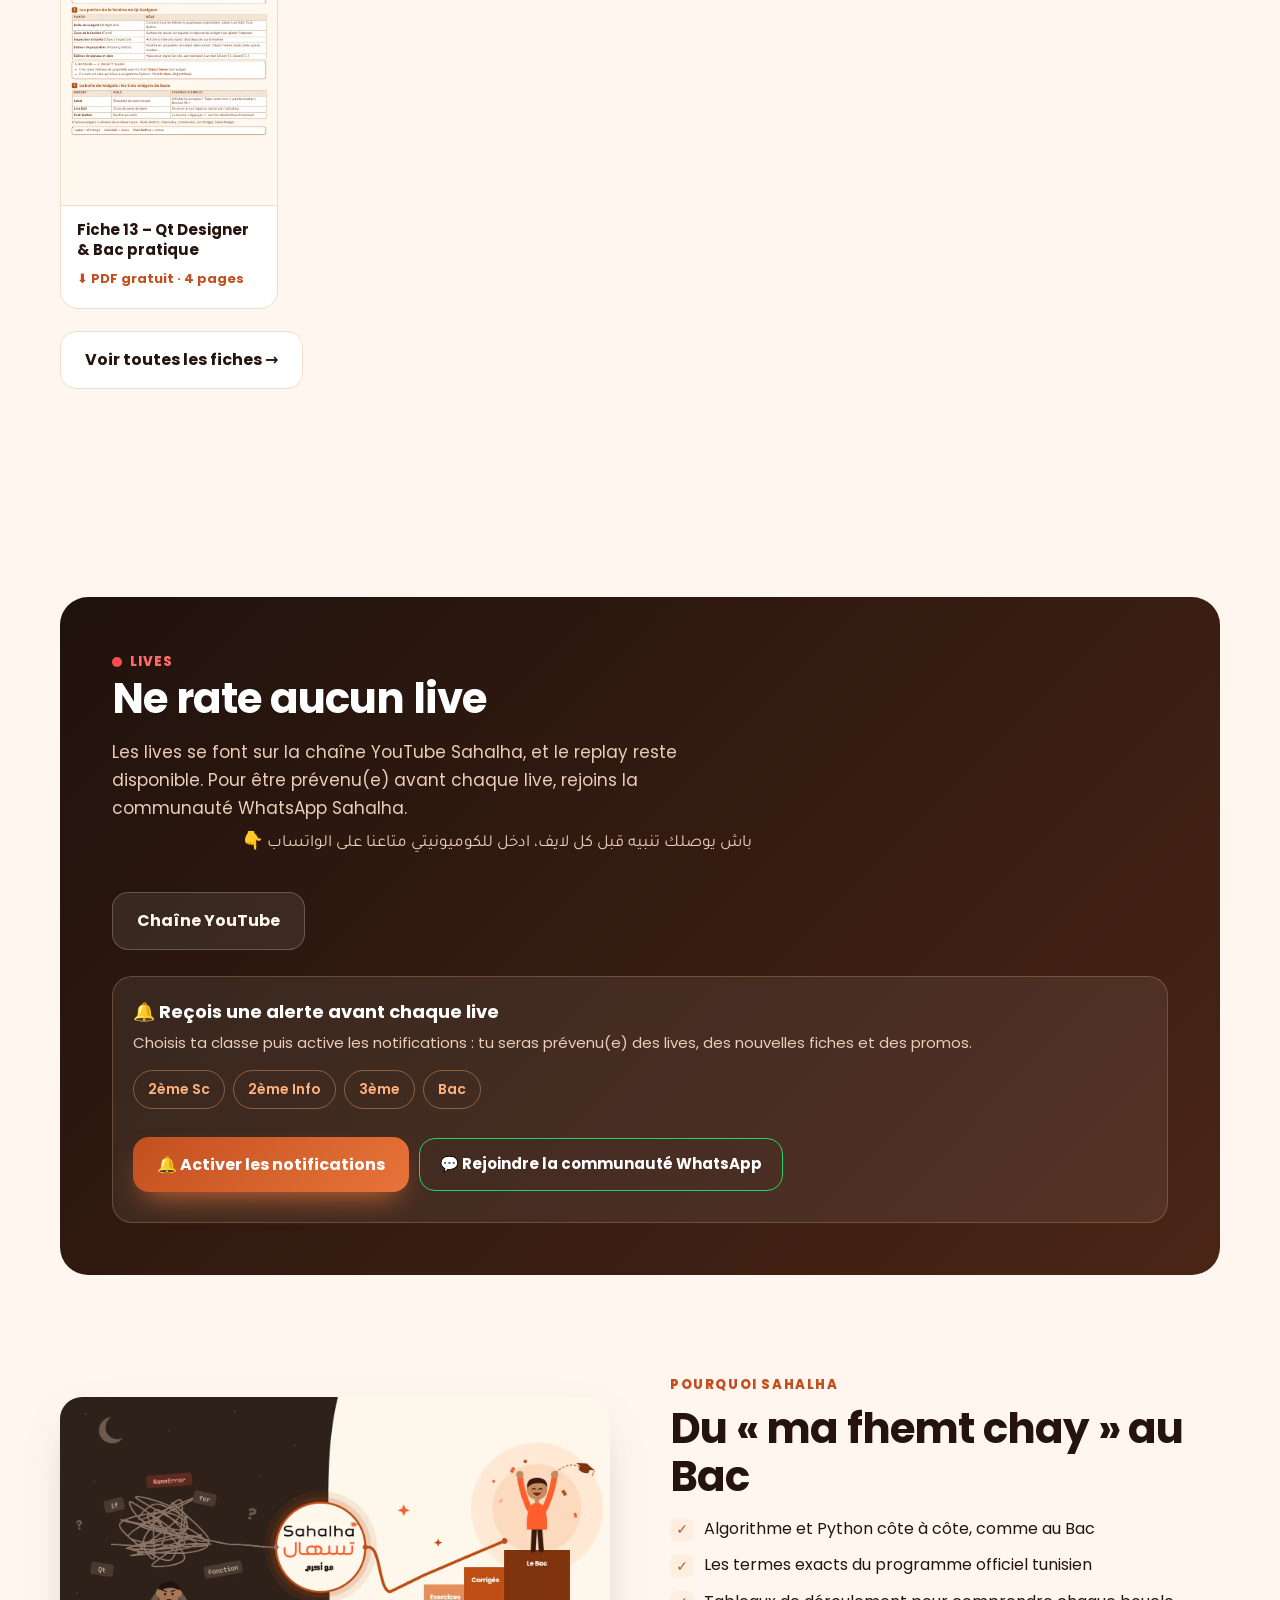
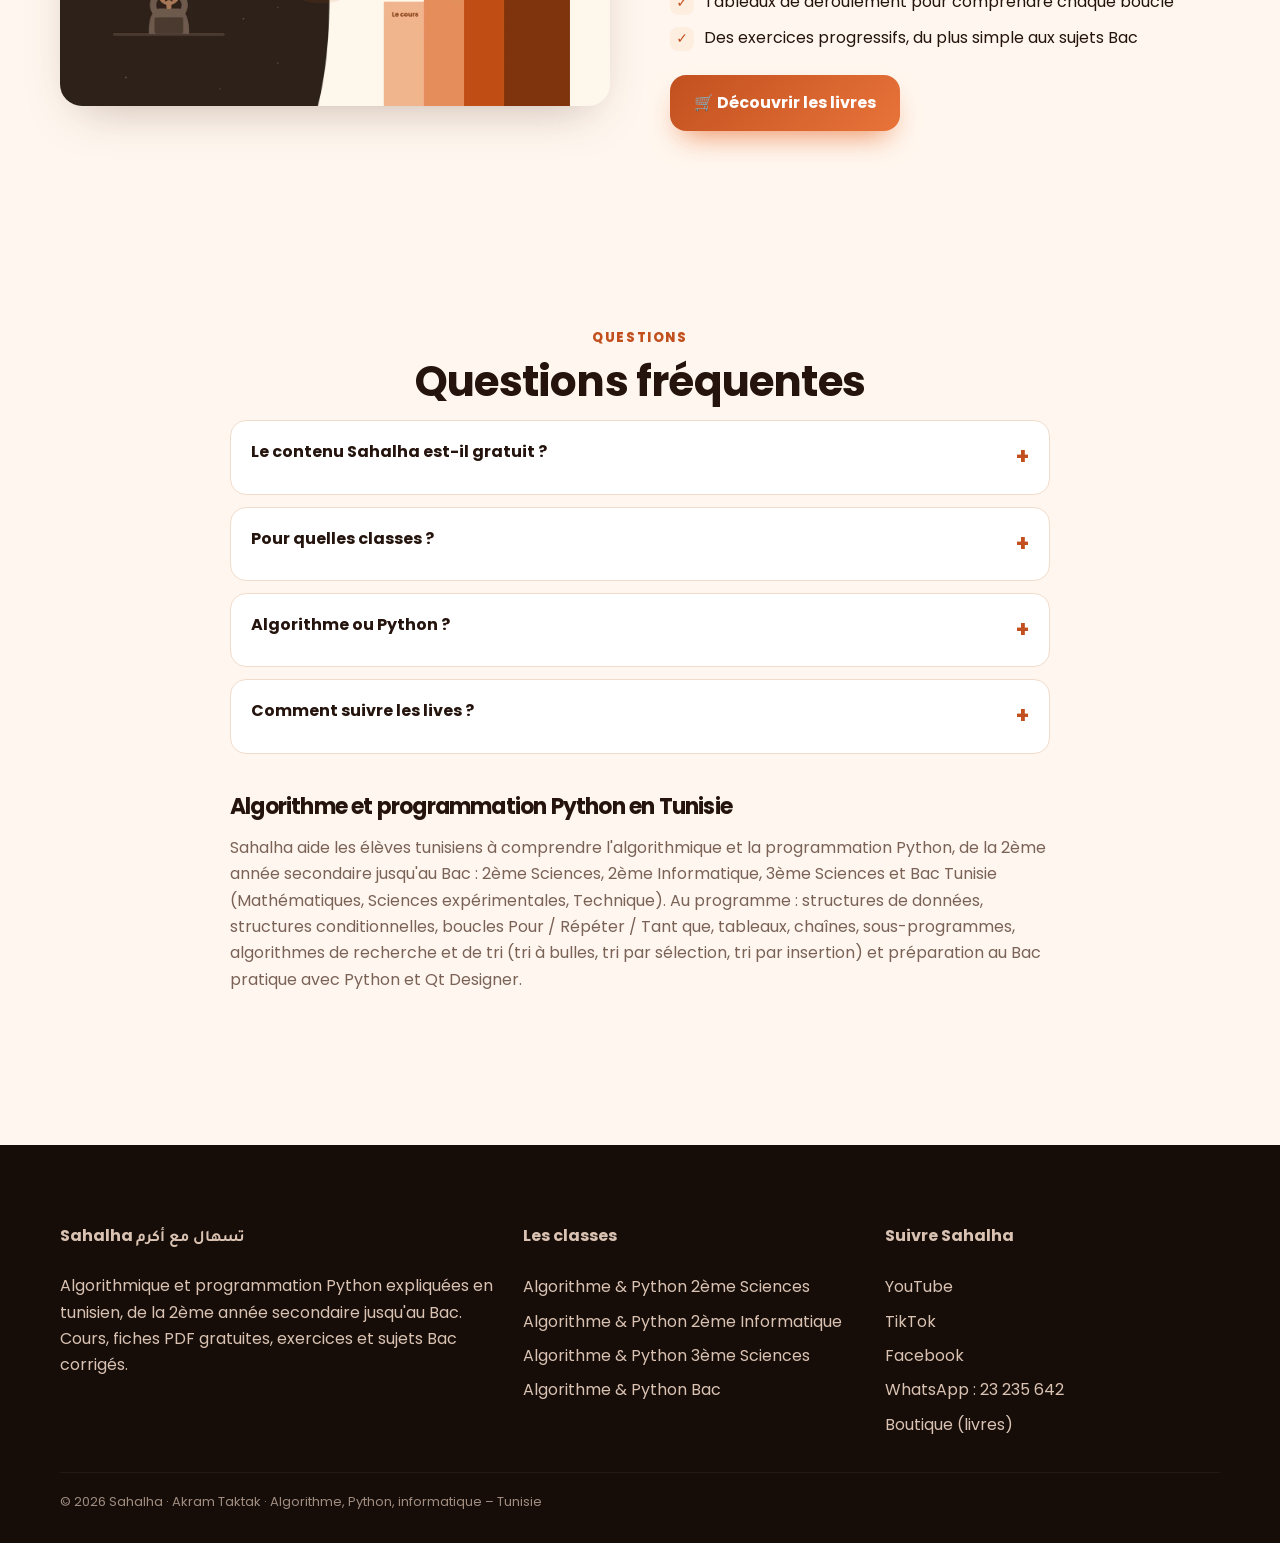
==== commit 495aeb0e: "Site regénéré automatiquement" ====
--- a/index.html
+++ b/index.html
@@ -21,7 +21,7 @@
 <link rel="icon" href="data:image/svg+xml,<svg xmlns='http://www.w3.org/2000/svg' viewBox='0 0 100 100'><rect width='100' height='100' rx='24' fill='%23c2501f'/><g transform='translate(14 24) scale(1.15)' fill='white'><path d='M2 15 33 3l29 10-31 12z'/><path d='M14 20v10c0 7 34 7 34 0V20l-17 7z'/><path d='M8 17.5 6.5 33' stroke='white' stroke-width='2.6'/><rect x='3.5' y='32' width='6' height='7' rx='2'/></g></svg>">
 <link rel="preconnect" href="https://fonts.googleapis.com"><link rel="preconnect" href="https://fonts.gstatic.com" crossorigin>
 <link href="https://fonts.googleapis.com/css2?family=Poppins:wght@400;600;700;800&family=Tajawal:wght@500;700&display=swap" rel="stylesheet">
-<link rel="stylesheet" href="/assets/style.css?v=a298dbdb">
+<link rel="stylesheet" href="/assets/style.css?v=8c7ece97">
 <link rel="manifest" href="/manifest.webmanifest">
 <link rel="apple-touch-icon" href="/img/apple-touch-icon.png">
 <meta name="apple-mobile-web-app-capable" content="yes">
@@ -102,5 +102,5 @@
 </div><div class="copy">© 2026 Sahalha · Akram Taktak · Algorithme, Python, informatique – Tunisie</div></div></footer>
 <div class="sheet" id="sheet" hidden><div class="sheet-in"><button class="x" aria-label="Fermer">×</button><div class="logo big"><svg viewBox="0 0 64 44" width="26" height="18" aria-hidden="true" fill="#fff"><path d="M2 15 33 3l29 10-31 12z"/><path d="M14 20v10c0 7 34 7 34 0V20l-17 7z"/><path d="M8 17.5 6.5 33" stroke="#fff" stroke-width="2.6" stroke-linecap="round"/><rect x="3.5" y="32" width="6" height="7" rx="2"/></svg></div><b>Installe l'app Sahalha</b><p id="sheet-txt"></p><button class="btn btn-main" id="sheet-go">📲 Installer</button></div></div>
 <a class="fab" href="https://wa.me/21623235642" target="_blank" rel="noopener" aria-label="Écrire sur WhatsApp"><svg viewBox="0 0 32 32" aria-hidden="true"><path d="M16 3a13 13 0 0 0-11.2 19.6L3 29l6.6-1.7A13 13 0 1 0 16 3zm0 23.6c-2 0-4-.6-5.7-1.6l-.4-.2-3.9 1 1-3.8-.3-.4A10.6 10.6 0 1 1 16 26.6zm5.8-7.9c-.3-.2-1.9-.9-2.2-1-.3-.1-.5-.2-.7.2-.2.3-.8 1-1 1.2-.2.2-.4.2-.7.1a8.7 8.7 0 0 1-4.3-3.8c-.3-.6.3-.5.9-1.7.1-.2 0-.4 0-.6l-1-2.4c-.3-.6-.5-.5-.7-.5h-.6c-.2 0-.6.1-.9.4-.3.3-1.2 1.2-1.2 2.9s1.2 3.3 1.4 3.6c.2.2 2.4 3.6 5.8 5 2.1.9 3 1 4 .8.7-.1 1.9-.8 2.2-1.5.3-.8.3-1.4.2-1.5-.1-.2-.3-.2-.6-.4z"/></svg></a>
-<script src="/assets/app.js?v=5571c526" defer></script>
+<script src="/assets/app.js?v=ef7646f6" defer></script>
 </body></html>
--- a/assets/style.css
+++ b/assets/style.css
@@ -171,7 +171,7 @@
 footer{background:#160d09;color:#d9c2b2;padding:56px 0 30px;margin-top:40px}
 footer .cols{display:grid;grid-template-columns:1.3fr 1fr 1fr;gap:28px}
 @media(max-width:760px){footer .cols{grid-template-columns:1fr}}
-footer h4{color:#fff;margin:0 0 12px}
+footer h3{color:#fff;margin:0 0 12px;font-size:16px}
 footer a{display:block;text-decoration:none;padding:4px 0;color:#d9c2b2}footer a:hover{color:var(--peach)}
 footer .copy{border-top:1px solid rgba(255,255,255,.08);margin-top:30px;padding-top:18px;font-size:13px;opacity:.7}
 
@@ -274,3 +274,19 @@
 .invite .inv-fiches{display:block;margin-top:12px;color:#ffd2b0;font-weight:700;font-size:.95rem;text-decoration:none}
 @media(max-width:600px){.notif .notif-wa{margin-left:0}}
 .notif .notif-go,.notif .notif-wa{margin-top:14px;vertical-align:middle}
+@media(max-width:600px){
+.fiches{grid-template-columns:1fr 1fr;gap:10px}
+.fiche .meta{padding:10px 10px 12px}.fiche .meta b{font-size:13px}.fiche .meta span{font-size:11.5px;margin-top:6px}
+#livre .btns{display:grid;grid-template-columns:1fr 1fr;gap:10px;width:100%}
+#livre .btns .btn{justify-content:center;margin:0;width:100%;box-sizing:border-box;text-align:center}
+#livre .btns .btn-main,#livre .btns .btn-book{grid-column:1/-1}
+#livre .btns .btn-sm,#livre .btns .btn-light{font-size:14px;padding:12px 10px}
+}
+@media(max-width:600px){
+#livre .btns .btn-main{order:1}#livre .btns .btn-book{order:2}#livre .btns .btn-fiches{order:3}#livre .btns .btn-light{order:4}
+#livre .btns .btn-fiches,#livre .btns .btn-light{white-space:nowrap;font-size:13.5px;padding:12px 6px;gap:6px}
+}
+
+#livre .btns .btn-main{order:1}#livre .btns .btn-book{order:2}#livre .btns .btn-fiches{order:3}#livre .btns .btn-light{order:4}
+@media(min-width:601px){#livre .btns{display:grid;grid-template-columns:auto auto;justify-content:start;gap:12px}#livre .btns .btn{margin:0;justify-content:center}#livre .btns .btn-fiches,#livre .btns .btn-light{justify-self:stretch}}
+.sub .ar{display:block;margin-top:8px}
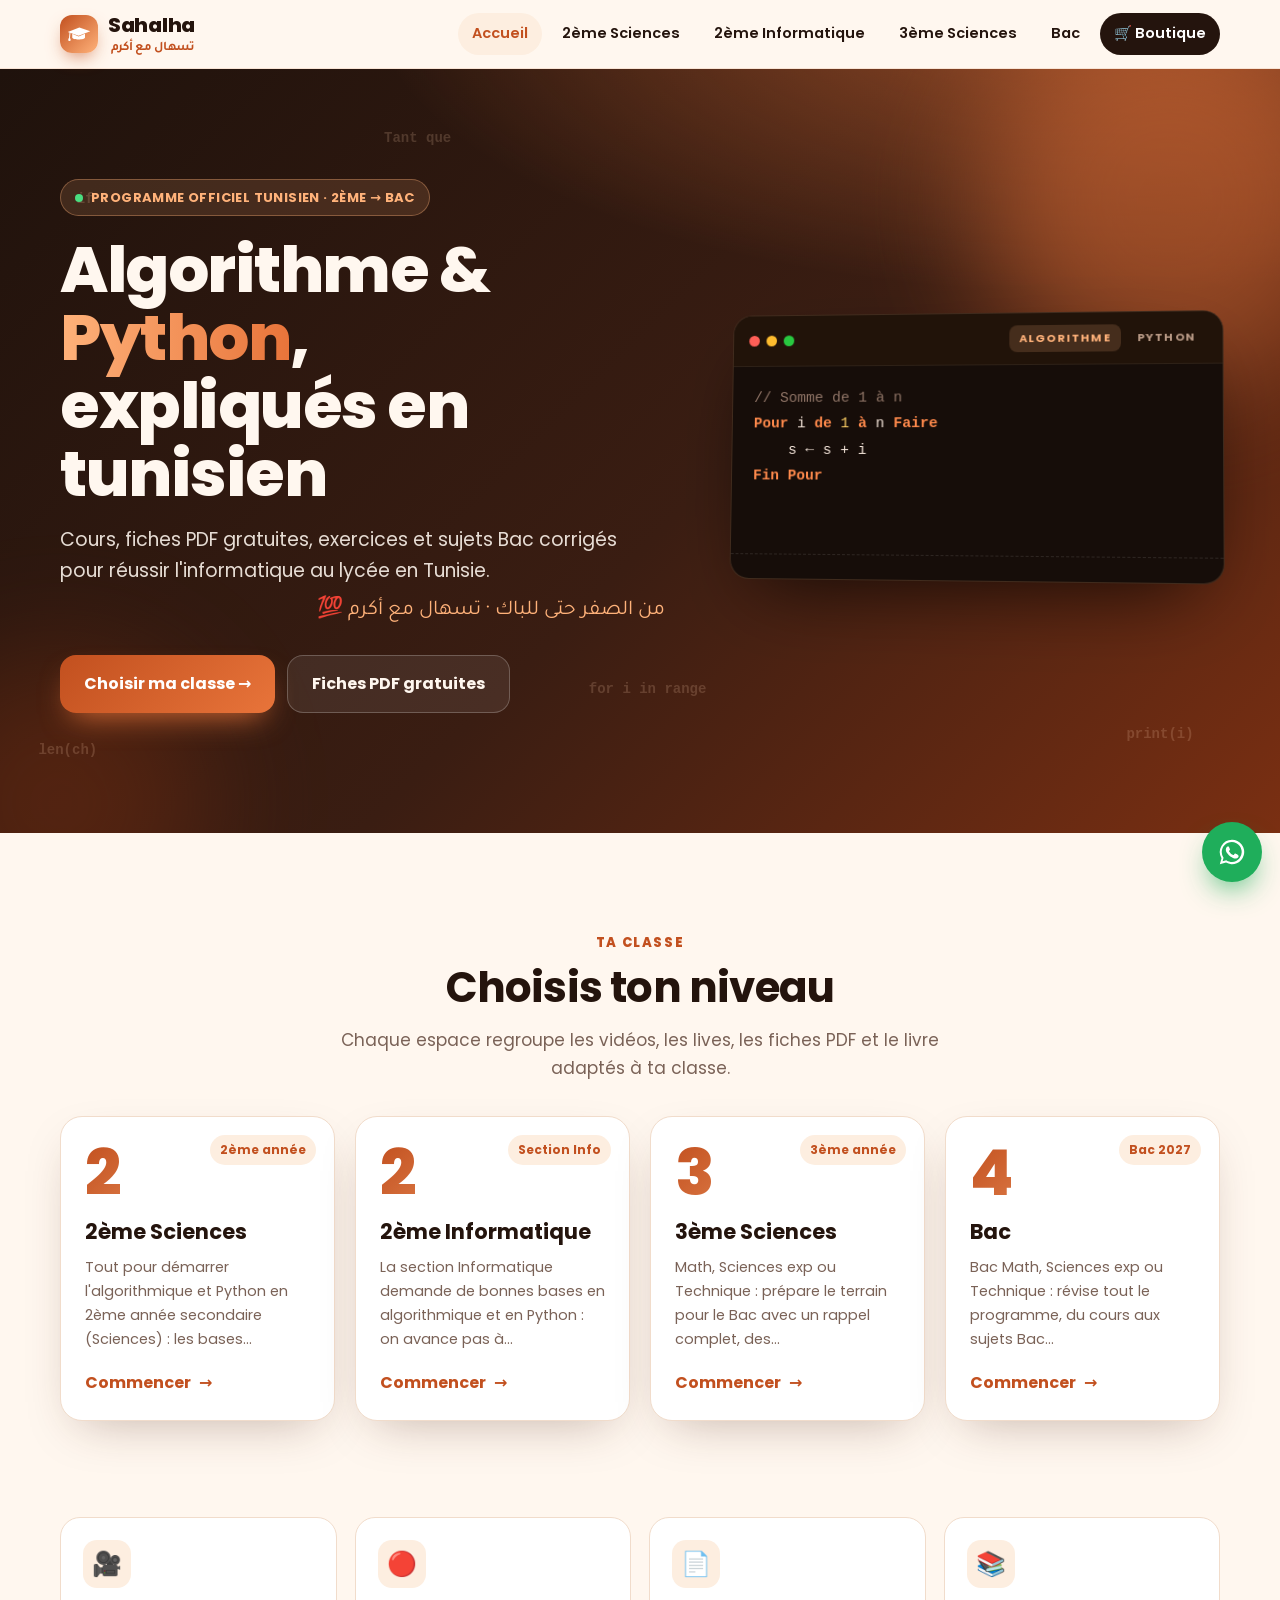
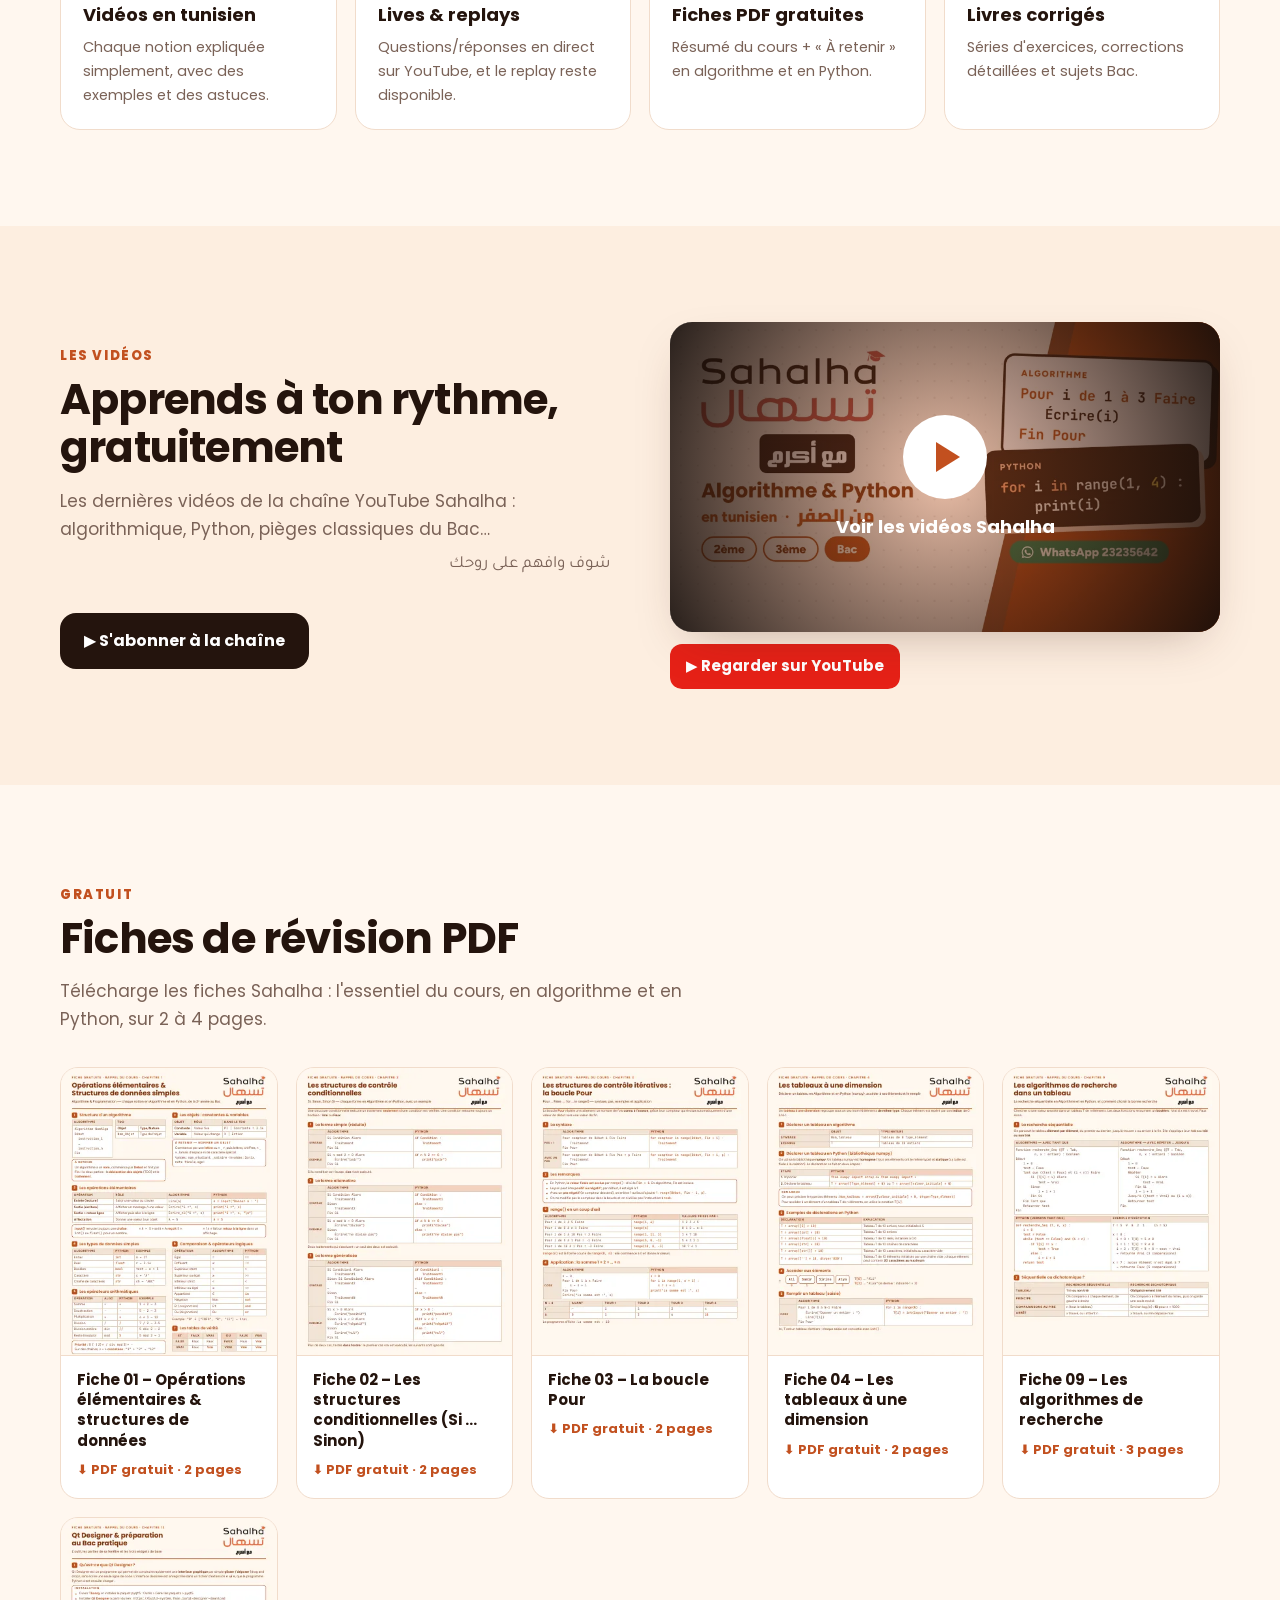
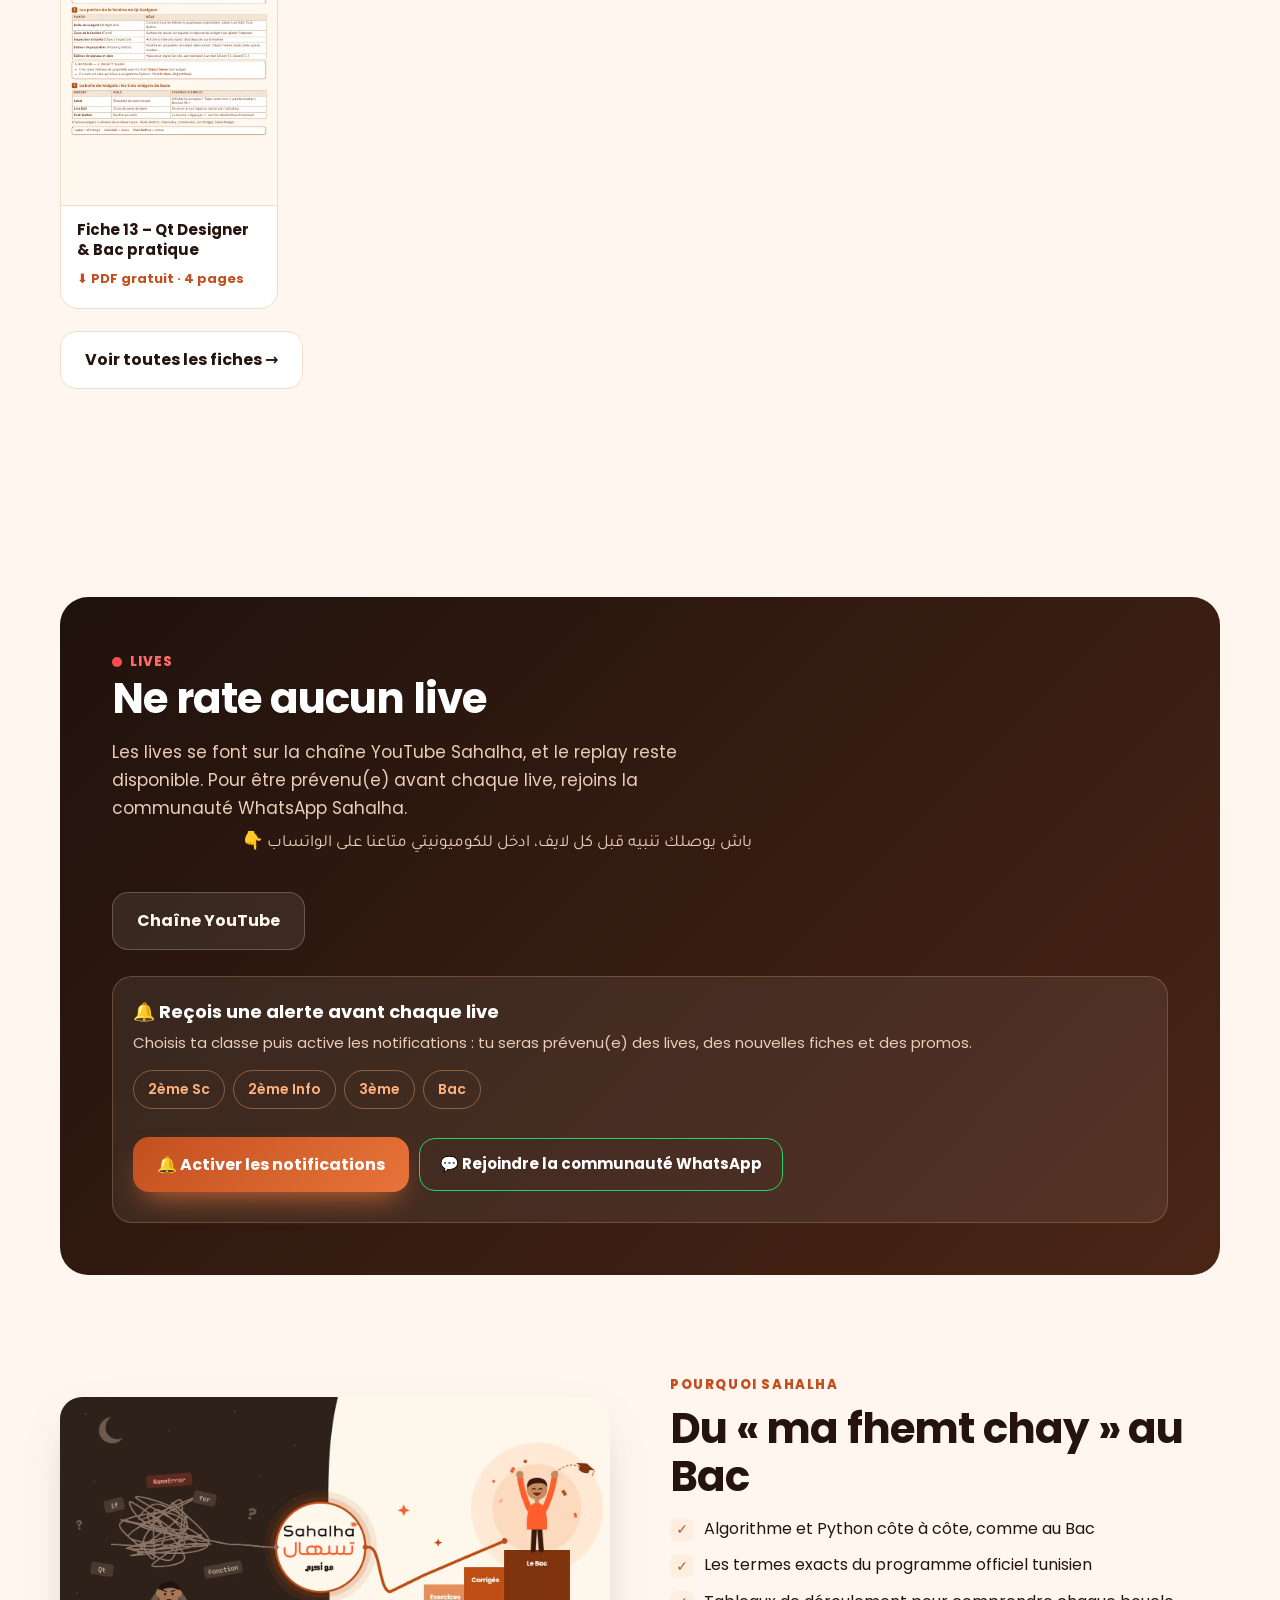
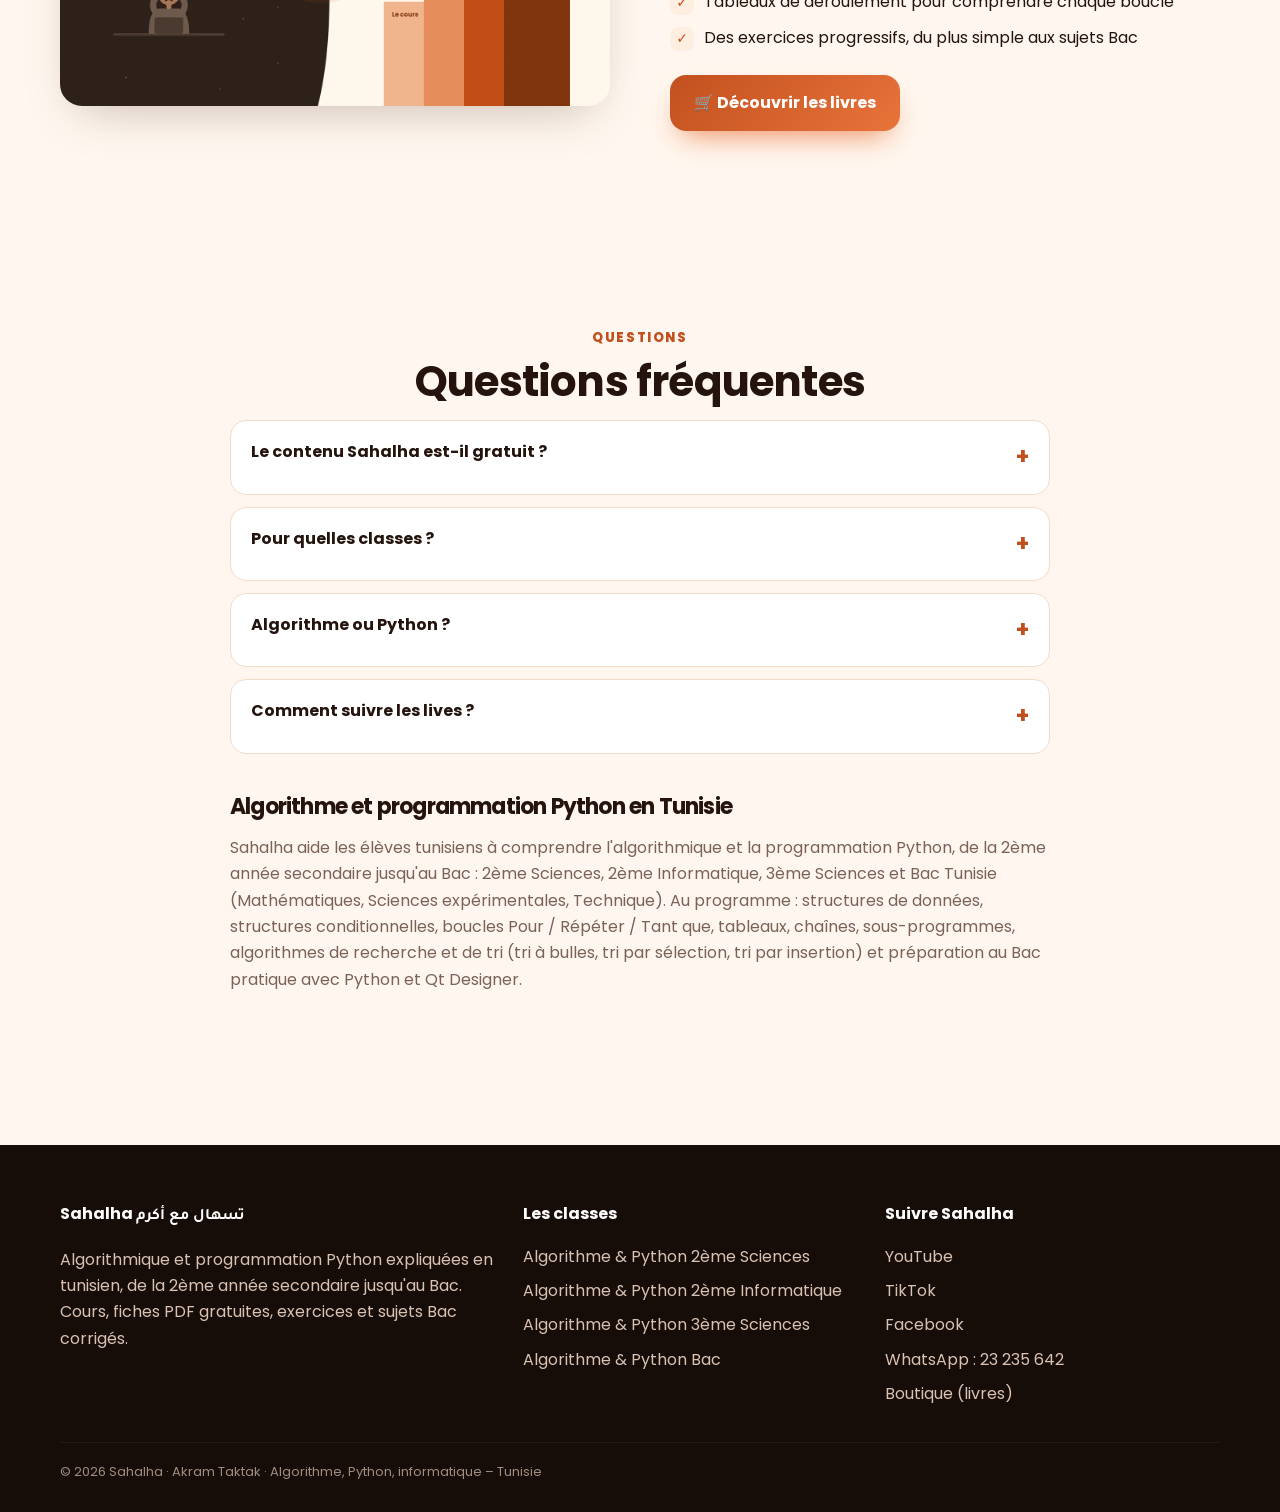
==== commit 101f996d: "Site regénéré automatiquement" ====
--- a/index.html
+++ b/index.html
@@ -3,7 +3,7 @@
 <head>
 <meta charset="utf-8">
 <meta name="viewport" content="width=device-width, initial-scale=1, viewport-fit=cover">
-<title>Sahalha – Algorithme &amp; Programmation Python | Bac Tunisie, 2ème et 3ème</title>
+<title>Sahalha – Algorithme &amp; Python, de la 2ème au Bac (Tunisie)</title>
 <meta name="description" content="Algorithmique et programmation Python expliquées en tunisien, de la 2ème année secondaire au Bac Tunisie : vidéos, lives, fiches PDF gratuites, exercices et sujets Bac corrigés. تسهال مع أكرم">
 <meta name="keywords" content="algorithme, python, programmation, informatique tunisie, bac tunisie, bac informatique, algorithmique bac, cours python tunisie, exercices corrigés algorithme, sujets bac corrigés, 2ème sciences, 3ème sciences, tunisie">
 <meta name="author" content="Akram Taktak – Sahalha">
@@ -13,7 +13,7 @@
 <meta property="og:type" content="website">
 <meta property="og:locale" content="fr_TN">
 <meta property="og:site_name" content="Sahalha – تسهال مع أكرم">
-<meta property="og:title" content="Sahalha – Algorithme &amp; Programmation Python | Bac Tunisie, 2ème et 3ème">
+<meta property="og:title" content="Sahalha – Algorithme &amp; Python, de la 2ème au Bac (Tunisie)">
 <meta property="og:description" content="Algorithmique et programmation Python expliquées en tunisien, de la 2ème année secondaire au Bac Tunisie : vidéos, lives, fiches PDF gratuites, exercices et sujets Bac corrigés. تسهال مع أكرم">
 <meta property="og:url" content="https://akramtaktak-sahalha.github.io/">
 <meta property="og:image" content="https://akramtaktak-sahalha.github.io/img/og-sahalha.jpg">
@@ -96,9 +96,9 @@
 <p class="reveal" style="color:var(--muted)">Sahalha aide les élèves tunisiens à comprendre l'algorithmique et la programmation Python, de la 2ème année secondaire jusqu'au Bac : 2ème Sciences, 2ème Informatique, 3ème Sciences et Bac Tunisie (Mathématiques, Sciences expérimentales, Technique). Au programme : structures de données, structures conditionnelles, boucles Pour / Répéter / Tant que, tableaux, chaînes, sous-programmes, algorithmes de recherche et de tri (tri à bulles, tri par sélection, tri par insertion) et préparation au Bac pratique avec Python et Qt Designer.</p>
 </div></section>
 </main><footer><div class="wrap"><div class="cols">
-<div><h4>Sahalha <span class="ar">تسهال مع أكرم</span></h4><p>Algorithmique et programmation Python expliquées en tunisien, de la 2ème année secondaire jusqu'au Bac. Cours, fiches PDF gratuites, exercices et sujets Bac corrigés.</p></div>
-<div><h4>Les classes</h4><a href="/algorithme-python-2eme-sciences/">Algorithme & Python 2ème Sciences</a><a href="/algorithme-python-2eme-informatique/">Algorithme & Python 2ème Informatique</a><a href="/algorithme-python-3eme-sciences/">Algorithme & Python 3ème Sciences</a><a href="/bac-algorithme-python-tunisie/">Algorithme & Python Bac</a></div>
-<div><h4>Suivre Sahalha</h4><a href="https://www.youtube.com/@Sahalha_Teshel" target="_blank" rel="noopener">YouTube</a><a href="https://www.tiktok.com/@sahalha.teshal.akram" target="_blank" rel="noopener">TikTok</a><a href="https://www.facebook.com/sahalha.teshal.akram" target="_blank" rel="noopener">Facebook</a><a href="https://wa.me/21623235642" target="_blank" rel="noopener">WhatsApp : 23 235 642</a><a href="https://sahalha-teshel.converty.shop" target="_blank" rel="noopener">Boutique (livres)</a></div>
+<div><h3>Sahalha <span class="ar">تسهال مع أكرم</span></h3><p>Algorithmique et programmation Python expliquées en tunisien, de la 2ème année secondaire jusqu'au Bac. Cours, fiches PDF gratuites, exercices et sujets Bac corrigés.</p></div>
+<div><h3>Les classes</h3><a href="/algorithme-python-2eme-sciences/">Algorithme & Python 2ème Sciences</a><a href="/algorithme-python-2eme-informatique/">Algorithme & Python 2ème Informatique</a><a href="/algorithme-python-3eme-sciences/">Algorithme & Python 3ème Sciences</a><a href="/bac-algorithme-python-tunisie/">Algorithme & Python Bac</a></div>
+<div><h3>Suivre Sahalha</h3><a href="https://www.youtube.com/@Sahalha_Teshel" target="_blank" rel="noopener">YouTube</a><a href="https://www.tiktok.com/@sahalha.teshal.akram" target="_blank" rel="noopener">TikTok</a><a href="https://www.facebook.com/sahalha.teshal.akram" target="_blank" rel="noopener">Facebook</a><a href="https://wa.me/21623235642" target="_blank" rel="noopener">WhatsApp : 23 235 642</a><a href="https://sahalha-teshel.converty.shop" target="_blank" rel="noopener">Boutique (livres)</a></div>
 </div><div class="copy">© 2026 Sahalha · Akram Taktak · Algorithme, Python, informatique – Tunisie</div></div></footer>
 <div class="sheet" id="sheet" hidden><div class="sheet-in"><button class="x" aria-label="Fermer">×</button><div class="logo big"><svg viewBox="0 0 64 44" width="26" height="18" aria-hidden="true" fill="#fff"><path d="M2 15 33 3l29 10-31 12z"/><path d="M14 20v10c0 7 34 7 34 0V20l-17 7z"/><path d="M8 17.5 6.5 33" stroke="#fff" stroke-width="2.6" stroke-linecap="round"/><rect x="3.5" y="32" width="6" height="7" rx="2"/></svg></div><b>Installe l'app Sahalha</b><p id="sheet-txt"></p><button class="btn btn-main" id="sheet-go">📲 Installer</button></div></div>
 <a class="fab" href="https://wa.me/21623235642" target="_blank" rel="noopener" aria-label="Écrire sur WhatsApp"><svg viewBox="0 0 32 32" aria-hidden="true"><path d="M16 3a13 13 0 0 0-11.2 19.6L3 29l6.6-1.7A13 13 0 1 0 16 3zm0 23.6c-2 0-4-.6-5.7-1.6l-.4-.2-3.9 1 1-3.8-.3-.4A10.6 10.6 0 1 1 16 26.6zm5.8-7.9c-.3-.2-1.9-.9-2.2-1-.3-.1-.5-.2-.7.2-.2.3-.8 1-1 1.2-.2.2-.4.2-.7.1a8.7 8.7 0 0 1-4.3-3.8c-.3-.6.3-.5.9-1.7.1-.2 0-.4 0-.6l-1-2.4c-.3-.6-.5-.5-.7-.5h-.6c-.2 0-.6.1-.9.4-.3.3-1.2 1.2-1.2 2.9s1.2 3.3 1.4 3.6c.2.2 2.4 3.6 5.8 5 2.1.9 3 1 4 .8.7-.1 1.9-.8 2.2-1.5.3-.8.3-1.4.2-1.5-.1-.2-.3-.2-.6-.4z"/></svg></a>
